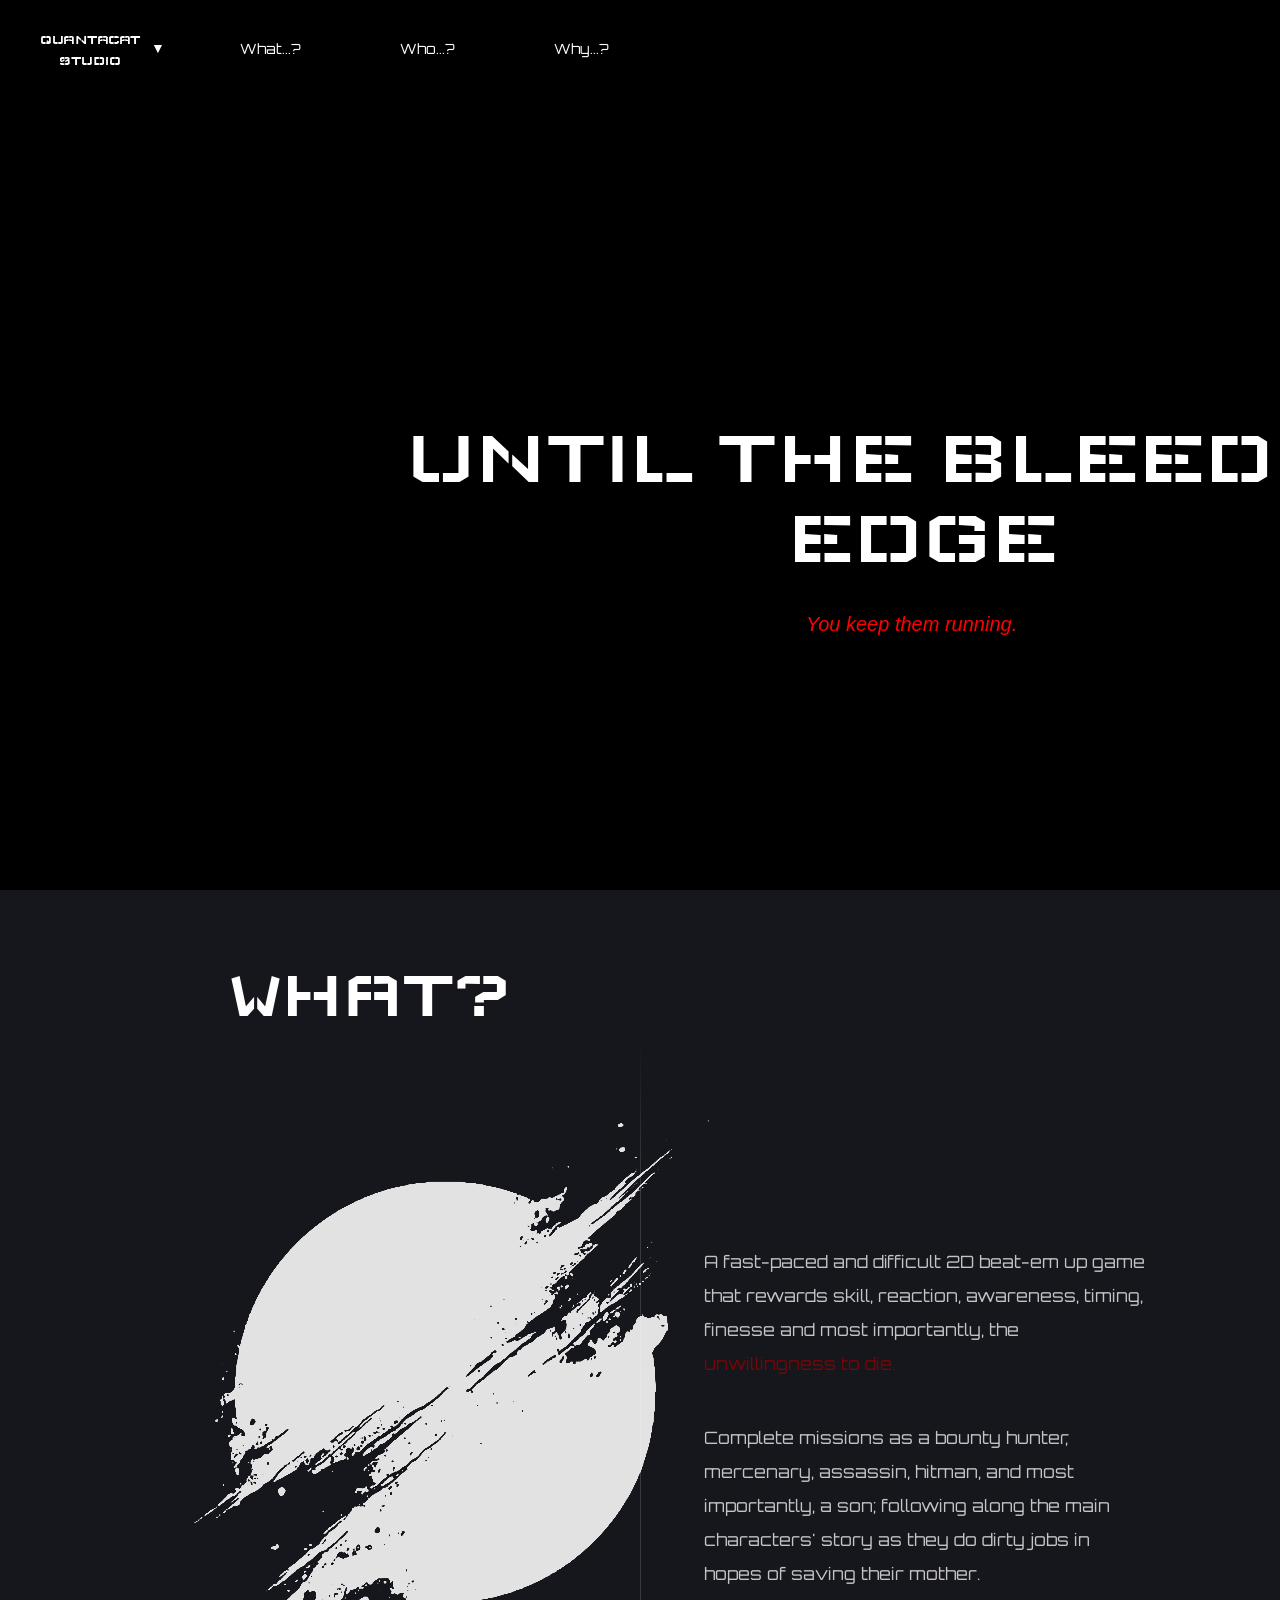
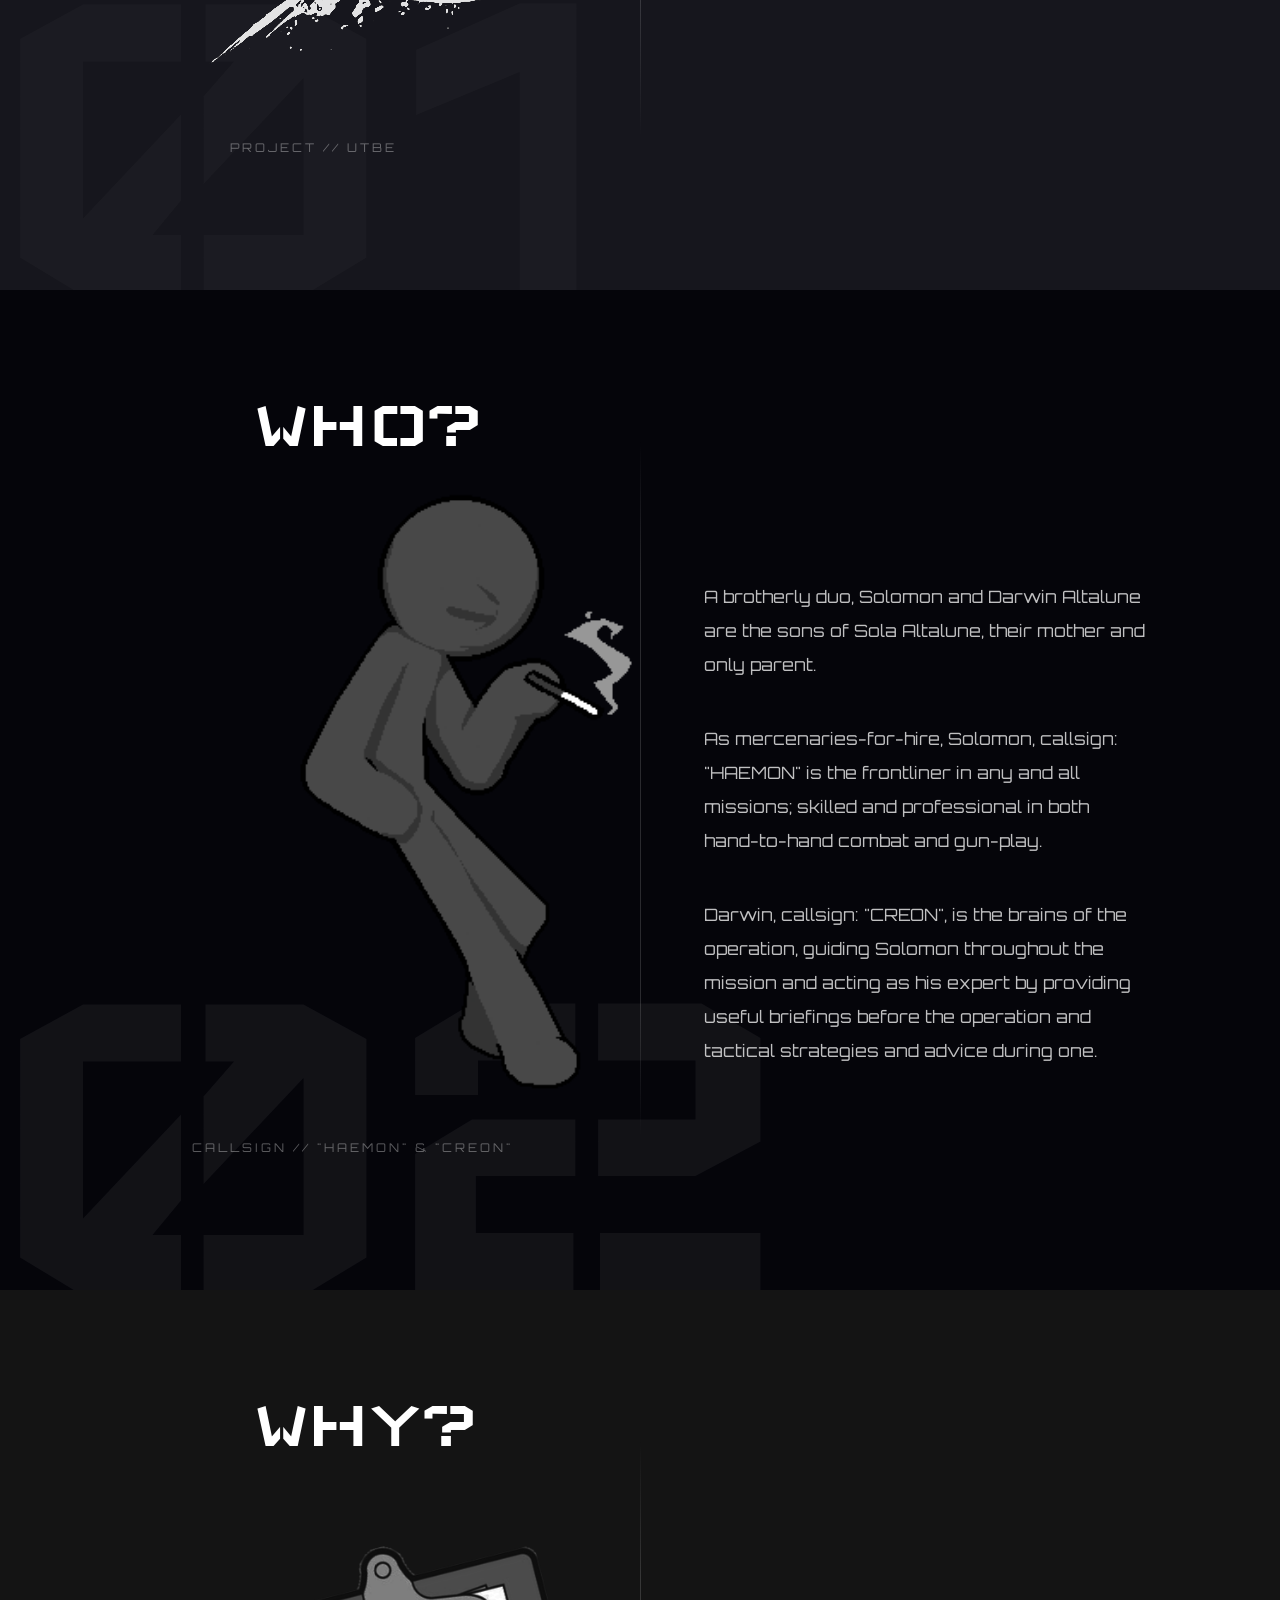
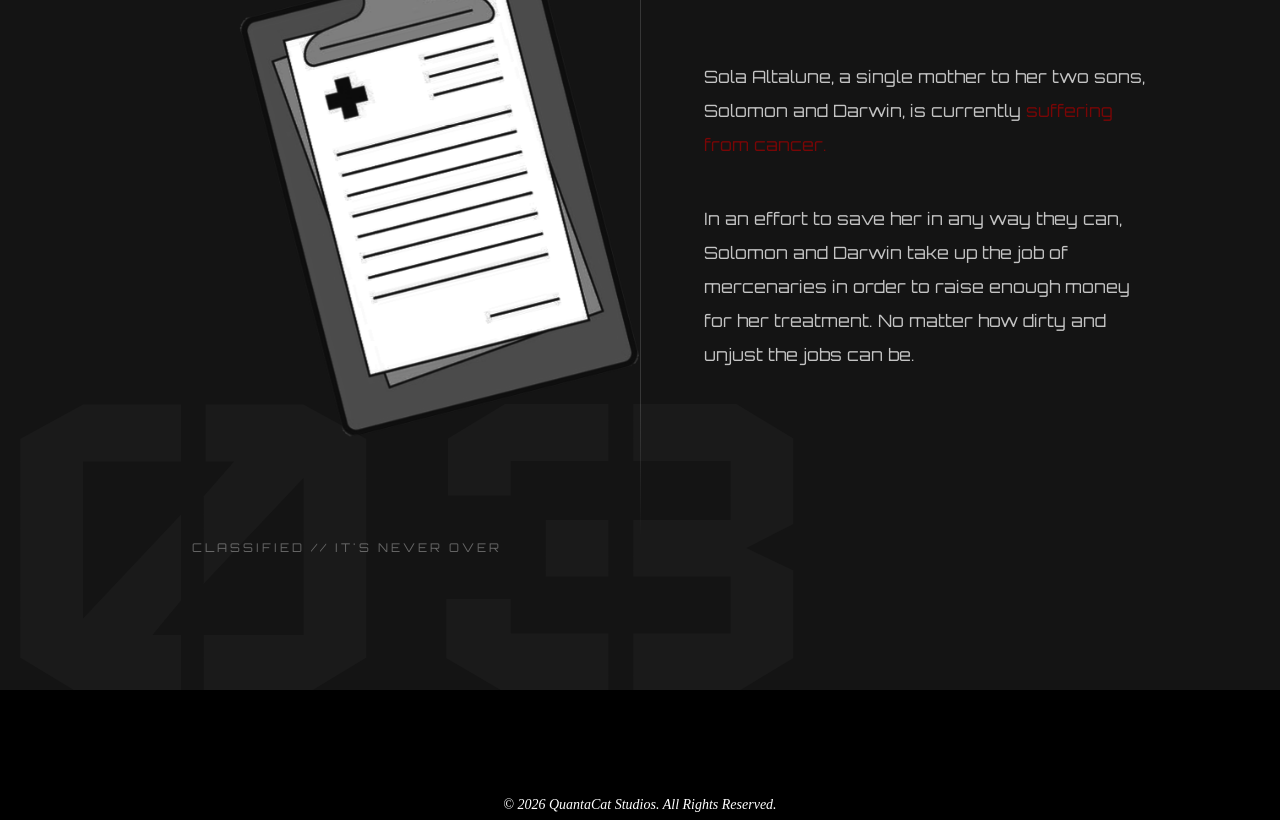
==== index.html @ 05be97bf "Implemented the WHAT page and cleaned up the directory a bit Implemented the WHAT page. Looks a bit " ====
<!DOCTYPE html>
<html lang="en">
    <head>
        <meta charset="UTF-8">
        <meta name="viewport" content="width=device-width, initial-scale=1.0">
        <title>Until The Bleeding Edge</title>
        <link rel="stylesheet" href="style.css">
        <link rel="preconnect" href="https://fonts.googleapis.com">
        <link rel="preconnect" href="https://fonts.gstatic.com" crossorigin>
        <link href="https://fonts.googleapis.com/css2?family=Wallpoet&display=swap" rel="stylesheet">
        <link href="https://fonts.googleapis.com/css2?family=Orbitron:wght@400..900&display=swap" rel="stylesheet">
    </head>
    <body>
        <header class="top-bar">
            <nav class="navbar">
                <div class="quantacat-dropdown">
                    <label class="quantacat-dropdown-label">
                        QUANTACAT <br>STUDIO
                        <i class="dropdown-arrow">▼</i>
                    </label>
                    <div class="quantacat-dropdown-content">
                        <ul>
                            <li><a href="about.html">About</a></li>
                            <li><a href="contact.html">Contact</a></li>
                            <li><a href="utbegdd.html">Game Design Document</a></li>
                            <li><a href="Other Game Ideas.html">Other Game Ideas</a></li>
                        </ul>
                    </div>
                </div>
                <a href="html/what.html">What...?</a>
                <a href="html/who.html">Who...?</a>
                <a href="html/why.html">Why...?</a>
            </nav>
        </header>
        <main>
            <section class="utbe-main">
                <video class="utbe-video" autoplay loop muted playsinline>
                    <source src="videos/Combat Gods Video.mp4" type="video/mp4">
                    Your browser does not support HTML5 video.
                </video>
                <div class="utbe-text-overlay">
                    <h1>UNTIL THE BLEEDING EDGE</h1>
                    <h2 id="utbe-main-subtext">
                        You keep them running.
                    </h2>
                </div>
                <div class="scroll-down-indicator">
                    <span></span>
                    <span></span>
                    <span></span>
                </div>
            </section>
            <section class="utbe-what">
                <div class="utbe-what-container">
                    <div class="utbe-what-background-number"> 01 </div>
                    <div class="utbe-what-text">
                        <a class="utbe-what-text-category" href="html/what.html">
                            <h2>WHAT?</h2>
                        </a>
                    </div>
                    <div class="utbe-what-portrait">
                        <!-- Image credits go to: https://ph.pinterest.com/pin/622270873536747610/ -->
                        <!-- I can't find the original artist / graphic designer lmao -->
                        <img src="images/Placeholder Portrait (WHAT).png" height="736" width="736" loading="lazy" alt="UTBE Placeholder Game Logo"/>
                    </div>
                    <div class="utbe-what-bottom-label"> PROJECT // UTBE </div>
                    <div class="utbe-what-divider"></div>
                    <div class="utbe-what-right">
                        <div class="utbe-what-description">
                            <p>
                                A fast-paced and difficult 2D beat-em up game that rewards skill, reaction, awareness, timing, finesse and most importantly, the unwillingness to die.
                            </p>
                            <p>
                                Complete missions as a bounty hunter, mercenary, assassin, hitman, and most importantly, a son; following along the main characters' story as they do dirty jobs in hopes of saving their mother.
                            </p>
                        </div>
                    </div>
                </div>
            </section>
            <section class="utbe-who">
                <div class="utbe-who-container">
                    <div class="utbe-who-background-number"> 02 </div>
                    <div class="utbe-who-text">
                        <h2>WHO?</h2>
                    </div>
                    <div class="utbe-who-portrait">
                        <img src="images/Placeholder Portrait (WHO).png" height="600" width="600" loading="lazy" alt="Mr. Red character portrait"/>
                    </div>
                    <div class="utbe-who-bottom-label"> CALLSIGN // "HAEMON" & "CREON" </div>
                    <div class="utbe-who-divider"></div>
                    <div class="utbe-who-right">
                        <div class="utbe-who-description">
                            <p>
                                A brotherly duo, Solomon and Darwin Altalune are the sons of Sola Altalune, their mother and only parent.
                            </p>
                            <p>
                                As mercenaries-for-hire, Solomon, callsign: "HAEMON" is the frontliner in any and all missions; skilled and professional in both hand-to-hand combat and gun-play.
                            </p>
                            <p>
                                Darwin, callsign: "CREON", is the brains of the operation, guiding Solomon throughout the mission and acting as his expert by providing useful briefings before the operation and tactical strategies and advice during one.
                            </p>
                        </div>
                    </div>
                </div>
            </section>
            <section class="utbe-why">
                <div class="utbe-why-container">
                    <div class="utbe-why-background-number"> 03 </div>
                    <div class="utbe-why-text">
                        <h2>WHY?</h2>
                    </div>
                    <div class="utbe-why-portrait">
                        <!-- Image source from here cuz I can't find the artist again: https://ph.pinterest.com/pin/4644405860599757/ -->
                        <!-- Although the image originates from PNGTREE, they're definitely not the original artist -->
                        <img src="images/Placeholder Portrait (WHY).png" height="550" width="550" loading="lazy" alt="Doctor Note Placeholder"/>
                    </div>
                    <div class="utbe-why-bottom-label"> CLASSIFIED // IT'S NEVER OVER </div>
                    <div class="utbe-why-divider"></div>
                    <div class="utbe-why-right">
                        <div class="utbe-why-description">
                            <p>
                                Sola Altalune, a single mother to her two sons, Solomon and Darwin, is currently suffering from cancer.
                            </p>
                            <p>
                                In an effort to save her in any way they can, Solomon and Darwin take up the job of mercenaries in order to raise enough money for her treatment. No matter how dirty and unjust the jobs can be.
                            </p>
                        </div>
                    </div>
                </div>
            </section>
        </main>
        <footer>
            <p>© 2026 QuantaCat Studios. All Rights Reserved.</p>
        </footer>
        <script src="script.js"></script>
    </body>
</html>
---- style.css ----
* {
    margin: 0;
    padding: 0;
    box-sizing: border-box;
}

body {
    background: #000000;
    color: white;
    font-family: Arial, sans-serif;
    font-size: 14px;
    min-height: 100vh;
    overflow-x: hidden;
}

.top-bar {
    position: fixed;
    top: 0;
    width: 100%;
    height: 100px;
    display: flex;
    justify-content: left;
    background: rgba(0, 0, 0, 0.5);
    z-index: 100;
    transition: transform 0.3s ease;
}

.topbar-hide {
    transform: translateY(-100%);
}

.navbar {
    display: flex;
    padding-left: 40px;
    padding-top: 25px;
    gap: 70px;
}

.navbar a {
    padding-left: 30px;
    padding-top: 15px;
    color: white;
    font-family: "Orbitron", sans-serif;
    text-decoration: none;
    transition: color 0.4s ease;
}

.navbar a:hover {
    color: #780606;
}

.quantacat-dropdown {
    position: relative;
    display: inline-block;
}

.quantacat-dropdown-label {
    display: block;
    padding-top: 5px;
    text-align: center;
    line-height: 1.5;
    cursor: pointer;
    font-family: "Wallpoet", sans-serif;
}

.dropdown-arrow {
    position: absolute;
    transform: translate(30px, -12px);
}

.quantacat-dropdown-content {
    position: absolute;
    top: 100%;
    left: -25px;
    background-color: #000;
    min-width: 180px;
    z-index: 100;
    opacity: 0;
    visibility: hidden;
    transform: translateY(-8px);
    transition: opacity 0.2s ease, transform 0.2s ease, visibility 0.2s ease;
}

.quantacat-dropdown:hover .quantacat-dropdown-content {
    opacity: 1;
    visibility: visible;
    transform: translateY(0);
}

.quantacat-dropdown-content ul {
    list-style: none;
    margin: 0;
    padding: 0;
}

.quantacat-dropdown-content a {
    display: block;
    padding: 10px 15px;
    color: white;
    text-decoration: none;
}

.quantacat-dropdown-content a:hover {
    background-color: #333;
    color: #2D68C4;
}

.utbe-main {
    position: relative;
    width: 100%;
    height: 110vh;
    overflow: hidden;
}

.utbe-main::after {
    content: "";
    position: absolute;
    left: 0;
    bottom: 100px;
    width: 100%;
    height: 500px;
    background: linear-gradient(to bottom, #00000000 0%, #0000000D 25%, #0000001F 45%, #00000047 65%, #0000008C 82%, #000000D9 94%, #000000 100%);
    pointer-events: none;
    z-index: 1;
}

.utbe-video {
    position: relative;
    width: 100%;
    height: 100%;
    object-fit: cover;
    z-index: 0;
    opacity: 0.5;
}

.utbe-text-overlay {
    position: absolute;
    top: 40%;
    transform: translate(22%, 10%);
    z-index: 2;
    color: white;
    text-align: center;
}

#utbe-main-subtext {
    padding-top: 35px;
    padding-right: 20px;
    font-family: Arial, sans-serif;
    font-size: 20px;
    font-weight: normal;
    font-style: italic;
    color: red;
}

/* Scroll down indicator animation courtesy of: https://youtu.be/UaYXrbNDqXM?si=m_cab6FTq2M2KbcC" */
.scroll-down-indicator {
    position: absolute;
    bottom: 120px;
    left: 50%;
    width: 40px;
    height: 80px;
    transform: translate(-100%, -100%);
    transition: opacity 0.5s ease;
    opacity: 1;
}

.fadeout-scroll-indicator {
    opacity: 0;
}

.scroll-down-indicator span {
    position: absolute;
    left: 6px;
    width: 40px;
    height: 40px;
    border-bottom: 2px solid #fff;
    border-right: 2px solid #fff;
    transform: rotate(45deg);
    animation: scrollIndicator-Animation 1.4s linear infinite;
    opacity: 0;
}

.scroll-down-indicator span:nth-child(1) {
    top: 0;
    animation-delay: -0.4s;
}

.scroll-down-indicator span:nth-child(2) {
    top: 20px;
    animation-delay: -0.2s;
}

.scroll-down-indicator span:nth-child(3) {
    top: 40px;
    animation-delay: 0s;
}

@keyframes scrollIndicator-Animation {
    0% {
        opacity: 0;
    }

    25% {
        opacity: 1;
    }

    100% {
        opacity: 0;
        transform: translateY(10px) rotate(45deg);
    }
}

.utbe-what-container {
    position: relative;
    width: 100%;
    height: 1000px;
    overflow: hidden;
    background-color: #16161D;
    transform: translate(0%, -10%);
}

.utbe-what-text {
    position: absolute;
    top: 70px;
    left: 18%;
    z-index: 1;
    opacity: 0;
    transform: translateX(-100px);
}

.utbe-what-text-category {
    text-decoration: none;
    color: white;
    transition: color 0.4s ease;
}

.utbe-what-text-category:hover {
    color: #780606;
}

.utbe-what-text.is-visible {
    animation: whatText-Animation 1.2s ease-in-out forwards;
}

.utbe-what-portrait {
    position: absolute;
    top: 135px;
    left: 6%;
    display: flex;
    z-index: 2;
    opacity: 0;
    transform: translateX(-100px);
}

.utbe-what-portrait.is-visible {
    animation: whatPortrait-Animation 1.2s 0.2s ease-in-out forwards;
}

@keyframes whatText-Animation {
    0% {
        transform: translateX(-100px);
        opacity: 0;
    }
    100% {
        transform: translateX(0);
        opacity: 1;
    }
}

@keyframes whatPortrait-Animation {
    0% {
        transform: translateX(-100px);
        opacity: 0;
    }
    100% {
        transform: translateX(0);
        opacity: 1;
    }
}

.utbe-what-background-number {
    position: absolute;
    left: -20px;
    bottom: -100px;
    z-index: 0;
    font-family: "Wallpoet", sans-serif;
    font-size: 500px;
    color: rgba(255, 255, 255, 0.025);
    pointer-events: none;
    user-select: none;
}

.utbe-what-bottom-label {
    position: absolute;
    top: 850px;
    left: 18%;
    z-index: 3;
    font-family: "Orbitron", sans-serif;
    font-size: 12px;
    letter-spacing: 3px;
    color: rgba(255, 255, 255, 0.35);
}

.utbe-what-divider {
    position: absolute;
    top: 150px;
    left: 50%;
    width: 1px;
    height: 700px;
    background: linear-gradient(to bottom, transparent, rgba(255, 255, 255, 0.15) 20%, rgba(255, 255, 255, 0.15) 80%, transparent);
    z-index: 3;
}

.utbe-what-right {
    position: absolute;
    top: 355px;
    left: 55%;
    width: 35%;
    z-index: 3;
}

.utbe-what-description {
    font-family: "Orbitron", sans-serif;
    font-size: 17px;
    line-height: 2;
    color: rgba(255, 255, 255, 0.75);
}

.utbe-what-description p {
    margin-bottom: 40px;
}

.utbe-what-description span {
    display: inline-block;
    opacity: 0;
    transform: translateY(25px);
    transition: opacity 0.5s ease, transform 0.5s ease;
}

.utbe-what-description.is-visible span {
    opacity: 1;
    transform: translateY(0);
}

.utbe-who-container {
    position: relative;
    width: 100%;
    height: 1000px;
    overflow: hidden;
    background-color: #05050a;
    transform: translate(0%, -10%);
}

.utbe-who-text {
    position: absolute;
    top: 100px;
    left: 20%;
    z-index: 1;
    opacity: 0;
    transform: translateX(-100px);
}

.utbe-who-text.is-visible {
    animation: whoText-Animation 1.2s ease-in-out forwards;
}

.utbe-who-portrait {
    position: absolute;
    top: 200px;
    left: 5%;
    display: flex;
    z-index: 2;
    opacity: 0;
    transform: translateX(-100px);
}

.utbe-who-portrait.is-visible {
    animation: whoPortrait-Animation 1.2s 0.2s ease-in-out forwards;
}

@keyframes whoText-Animation {
    0% {
        transform: translateX(-100px);
        opacity: 0;
    }
    100% {
        transform: translateX(0);
        opacity: 1;
    }
}

@keyframes whoPortrait-Animation {
    0% {
        transform: translateX(-100px);
        opacity: 0;
    }
    100% {
        transform: translateX(0);
        opacity: 1;
    }
}

.utbe-who-background-number {
    position: absolute;
    left: -20px;
    bottom: -100px;
    z-index: 0;
    font-family: "Wallpoet", sans-serif;
    font-size: 500px;
    color: rgba(255, 255, 255, 0.05);
    pointer-events: none;
    user-select: none;
}

.utbe-who-background {
    position: absolute;
    top: 150px;
    left: 50%;
    width: 1px;
    height: 700px;
    background: linear-gradient(to bottom, transparent, rgba(255, 255, 255, 0.15) 20%, rgba(255, 255, 255, 0.15) 80%, transparent);
    z-index: 3;
}

.utbe-who-bottom-label {
    position: absolute;
    top: 850px;
    left: 15%;
    z-index: 3;
    font-family: "Orbitron", sans-serif;
    font-size: 12px;
    letter-spacing: 3px;
    color: rgba(255, 255, 255, 0.35);
}

.utbe-who-divider {
    position: absolute;
    top: 150px;
    left: 50%;
    width: 1px;
    height: 700px;
    background: linear-gradient(to bottom, transparent, rgba(255, 255, 255, 0.15) 20%, rgba(255, 255, 255, 0.15) 80%, transparent);
    z-index: 3;
}

.utbe-who-right {
    position: absolute;
    top: 290px;
    left: 55%;
    width: 35%;
    z-index: 3;
}

.utbe-who-description {
    font-family: "Orbitron", sans-serif;
    font-size: 17px;
    line-height: 2;
    color: rgba(255, 255, 255, 0.75);
}

.utbe-who-description p {
    margin-bottom: 40px;
}

.utbe-who-description span {
    display: inline-block;
    opacity: 0;
    transform: translateY(25px);
    transition: opacity 0.5s ease, transform 0.5s ease;
}

.utbe-who-description.is-visible span {
    opacity: 1;
    transform: translateY(0);
}

.utbe-why-container {
    position: relative;
    width: 100%;
    height: 1000px;
    overflow: hidden;
    background-color: #141414;
    transform: translate(0%, -10%);
}

.utbe-why-text {
    position: absolute;
    top: 100px;
    left: 20%;
    z-index: 1;
    opacity: 0;
    transform: translateX(-100px);
}

.utbe-why-text.is-visible {
    animation: whyText-Animation 1.2s ease-in-out forwards;
}

.utbe-why-portrait {
    position: absolute;
    top: 220px;
    left: 12.5%;
    display: flex;
    z-index: 2;
    opacity: 0;
    transform: translateX(-100px);
}

.utbe-why-portrait.is-visible {
    animation: whyPortrait-Animation 1.2s 0.2s ease-in-out forwards;
}

@keyframes whyText-Animation {
    0% {
        transform: translateX(-100px);
        opacity: 0;
    }
    100% {
        transform: translateX(0);
        opacity: 1;
    }
}

@keyframes whyPortrait-Animation {
    0% {
        transform: translateX(-100px);
        opacity: 0;
    }
    100% {
        transform: translateX(0);
        opacity: 1;
    }
}

.utbe-why-background-number {
    position: absolute;
    left: -20px;
    bottom: -100px;
    z-index: 0;
    font-family: "Wallpoet", sans-serif;
    font-size: 500px;
    color: rgba(255, 255, 255, 0.025);
    pointer-events: none;
    user-select: none;
}

.utbe-why-background {
    position: absolute;
    top: 150px;
    left: 50%;
    width: 1px;
    height: 700px;
    background: linear-gradient(to bottom, transparent, rgba(255, 255, 255, 0.15) 20%, rgba(255, 255, 255, 0.15) 80%, transparent);
    z-index: 3;
}

.utbe-why-bottom-label {
    position: absolute;
    top: 850px;
    left: 15%;
    z-index: 3;
    font-family: "Orbitron", sans-serif;
    font-size: 12px;
    letter-spacing: 3px;
    color: rgba(255, 255, 255, 0.35);
}

.utbe-why-divider {
    position: absolute;
    top: 150px;
    left: 50%;
    width: 1px;
    height: 700px;
    background: linear-gradient(to bottom, transparent, rgba(255, 255, 255, 0.15) 20%, rgba(255, 255, 255, 0.15) 80%, transparent);
    z-index: 3;
}

.utbe-why-right {
    position: absolute;
    top: 370px;
    left: 55%;
    width: 35%;
    z-index: 3;
}

.utbe-why-description {
    font-family: "Orbitron", sans-serif;
    font-size: 17px;
    line-height: 2;
    color: rgba(255, 255, 255, 0.75);
}

.utbe-why-description p {
    margin-bottom: 40px;
}

.utbe-why-description span {
    display: inline-block;
    opacity: 0;
    transform: translateY(25px);
    transition: opacity 0.5s ease, transform 0.5s ease;
}

.utbe-why-description.is-visible span {
    opacity: 1;
    transform: translateY(0);
}

h1 {
    font-family: "Wallpoet", sans-serif;
    font-size: 80px;
    font-weight: normal;
}

h2 {
    font-family: "Wallpoet", sans-serif;
    font-size: 70px;
    font-weight: normal;
}

footer {
    padding: 7px;
    text-align: center;
    font-family: "Times New Roman", serif;
    font-size: 14px;
    font-style: italic;
}

/* Massive credits to YouTube "CSS Snippets" for the media queries and its use cases
    This helps a lot with making sure the website is applicable to mobile devices as well
    YouTube Source: https://youtu.be/Q8meex0f3c8
 */
@media (max-width: 768px) {
    .navbar {
        padding-left: 15px;
        gap: 20px;
    }

    .navbar a {
        padding-left: 10px;
        font-size: 12px;
    }

    .utbe-text-overlay {
        left: 0;
        width: 100%;
        transform: translate(0%, 10%);
    }

    h1 {
        font-size: 50px;
    }

    h2 {
        font-size: 45px;
    }

    .utbe-what-text {
        left: 30px;
    }

    .utbe-what-portrait {
        left: 35%;
        top: 250px;
    }

    .utbe-what-portrait img {
        max-width: 80vw;
        height: auto;
    }
}

@media (max-width: 480px) {
    .navbar {
        padding-left: 10px;
        gap: 5px;
    }

    .navbar a {
        padding-left: 5px;
        font-size: 9px;
    }

    .quantacat-dropdown-label {
        font-size: 10px;
    }

    .utbe-text-overlay {
        top: 35%;
    }

    h1 {
        font-size: 35px;
    }

    h2 {
        font-size: 32px;
    }

    .utbe-what-text {
        left: 20px;
    }

    .utbe-what-portrait {
        left: 20%;
        top: 220px;
    }

    .utbe-what-portrait img {
        max-width: 90vw;
    }
}

@media (max-width: 768px) {
    .utbe-what-container {
        height: 1200px;
    }

    .utbe-what-background-number {
        font-size: 300px;
        left: -20px;
        bottom: -40px;
    }

    .utbe-what-divider {
        top: 800px;
        left: 15%;
        width: 70%;
        height: 1px;
        background: linear-gradient(
                to right,
                transparent,
                rgba(255, 255, 255, 0.15),
                transparent
        );
    }

    .utbe-what-right {
        top: 850px;
        left: 10%;
        width: 80%;
    }

    .utbe-what-description {
        font-size: 14px;
        line-height: 1.9;
    }

    .utbe-what-bottom-label {
        top: 750px;
        left: 30px;
    }
}

@media (max-width: 480px) {
    .utbe-what-container {
        height: 1150px;
    }

    .utbe-what-background-number {
        font-size: 220px;
        bottom: -20px;
    }

    .utbe-what-divider {
        top: 720px;
    }

    .utbe-what-right {
        top: 770px;
        left: 10%;
        width: 80%;
    }

    .utbe-what-description {
        font-size: 12px;
    }

    .utbe-what-bottom-label {
        top: 680px;
        font-size: 9px;
    }
}
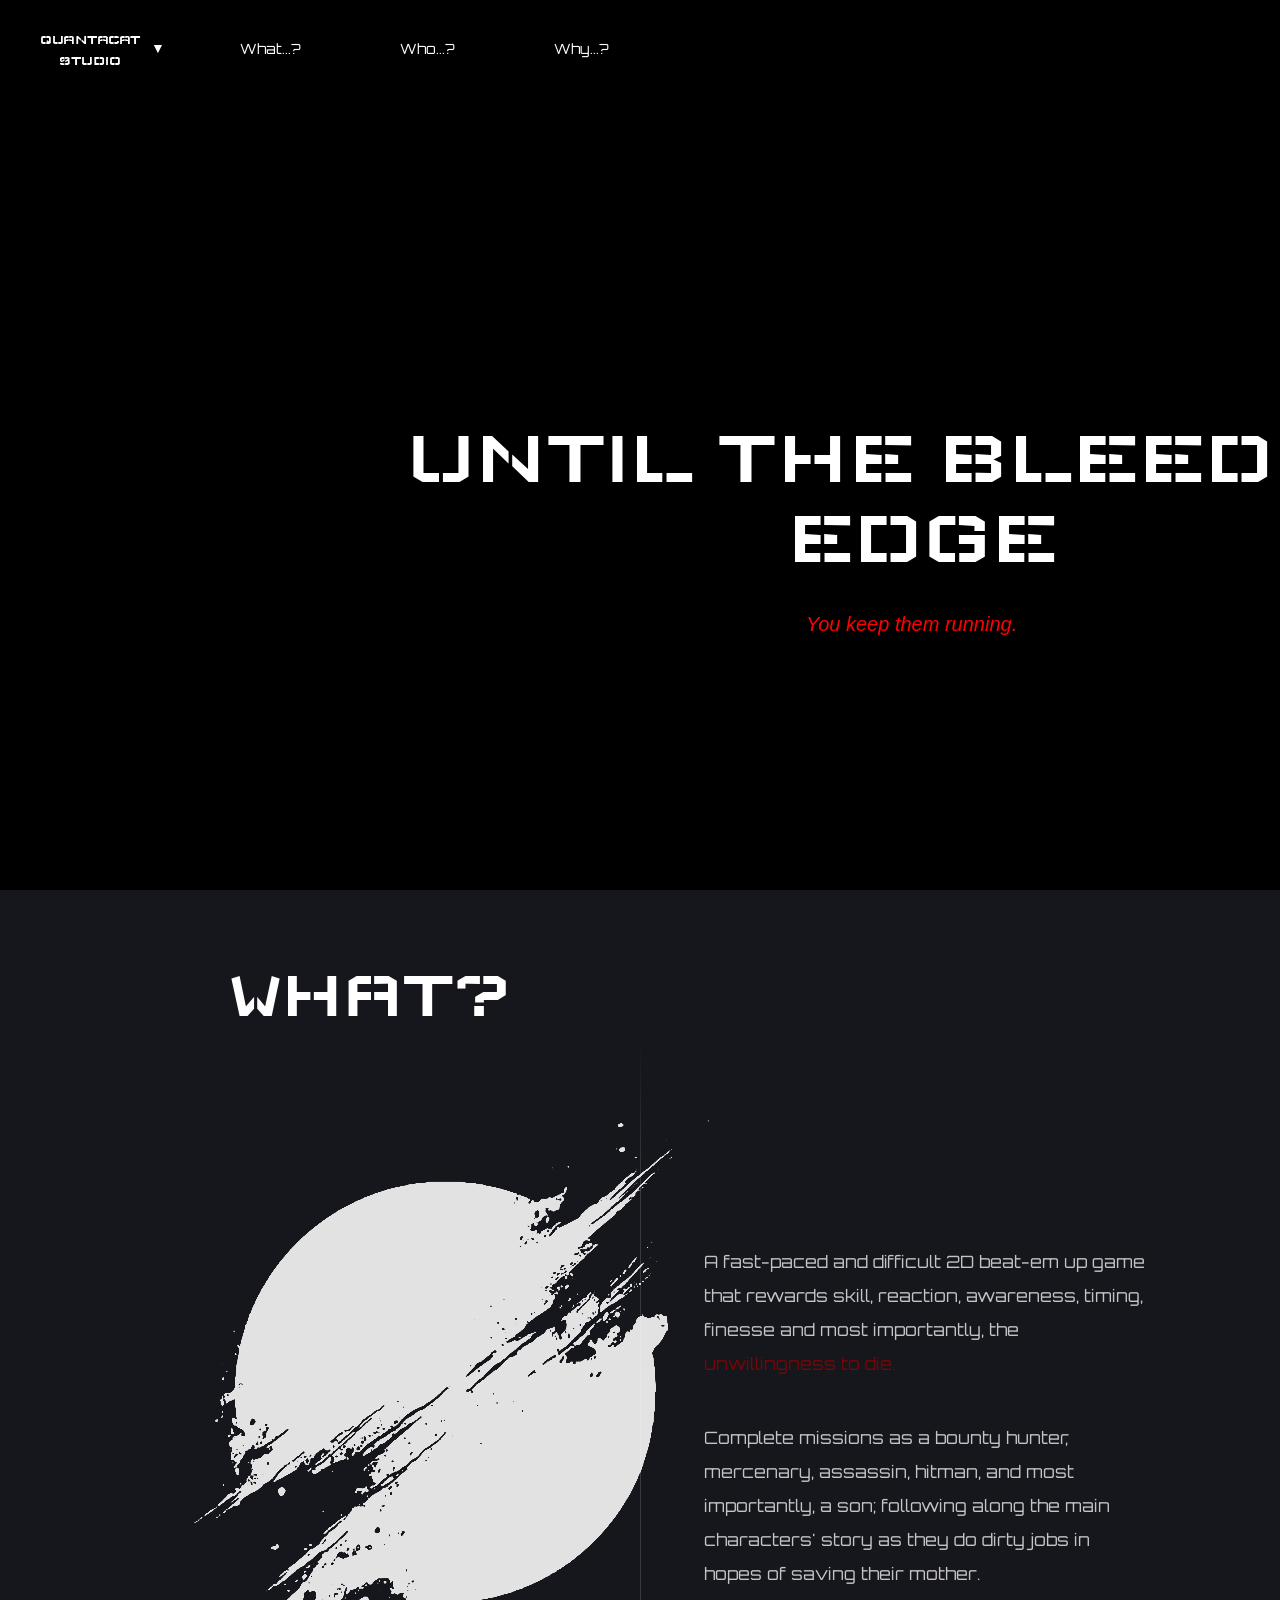
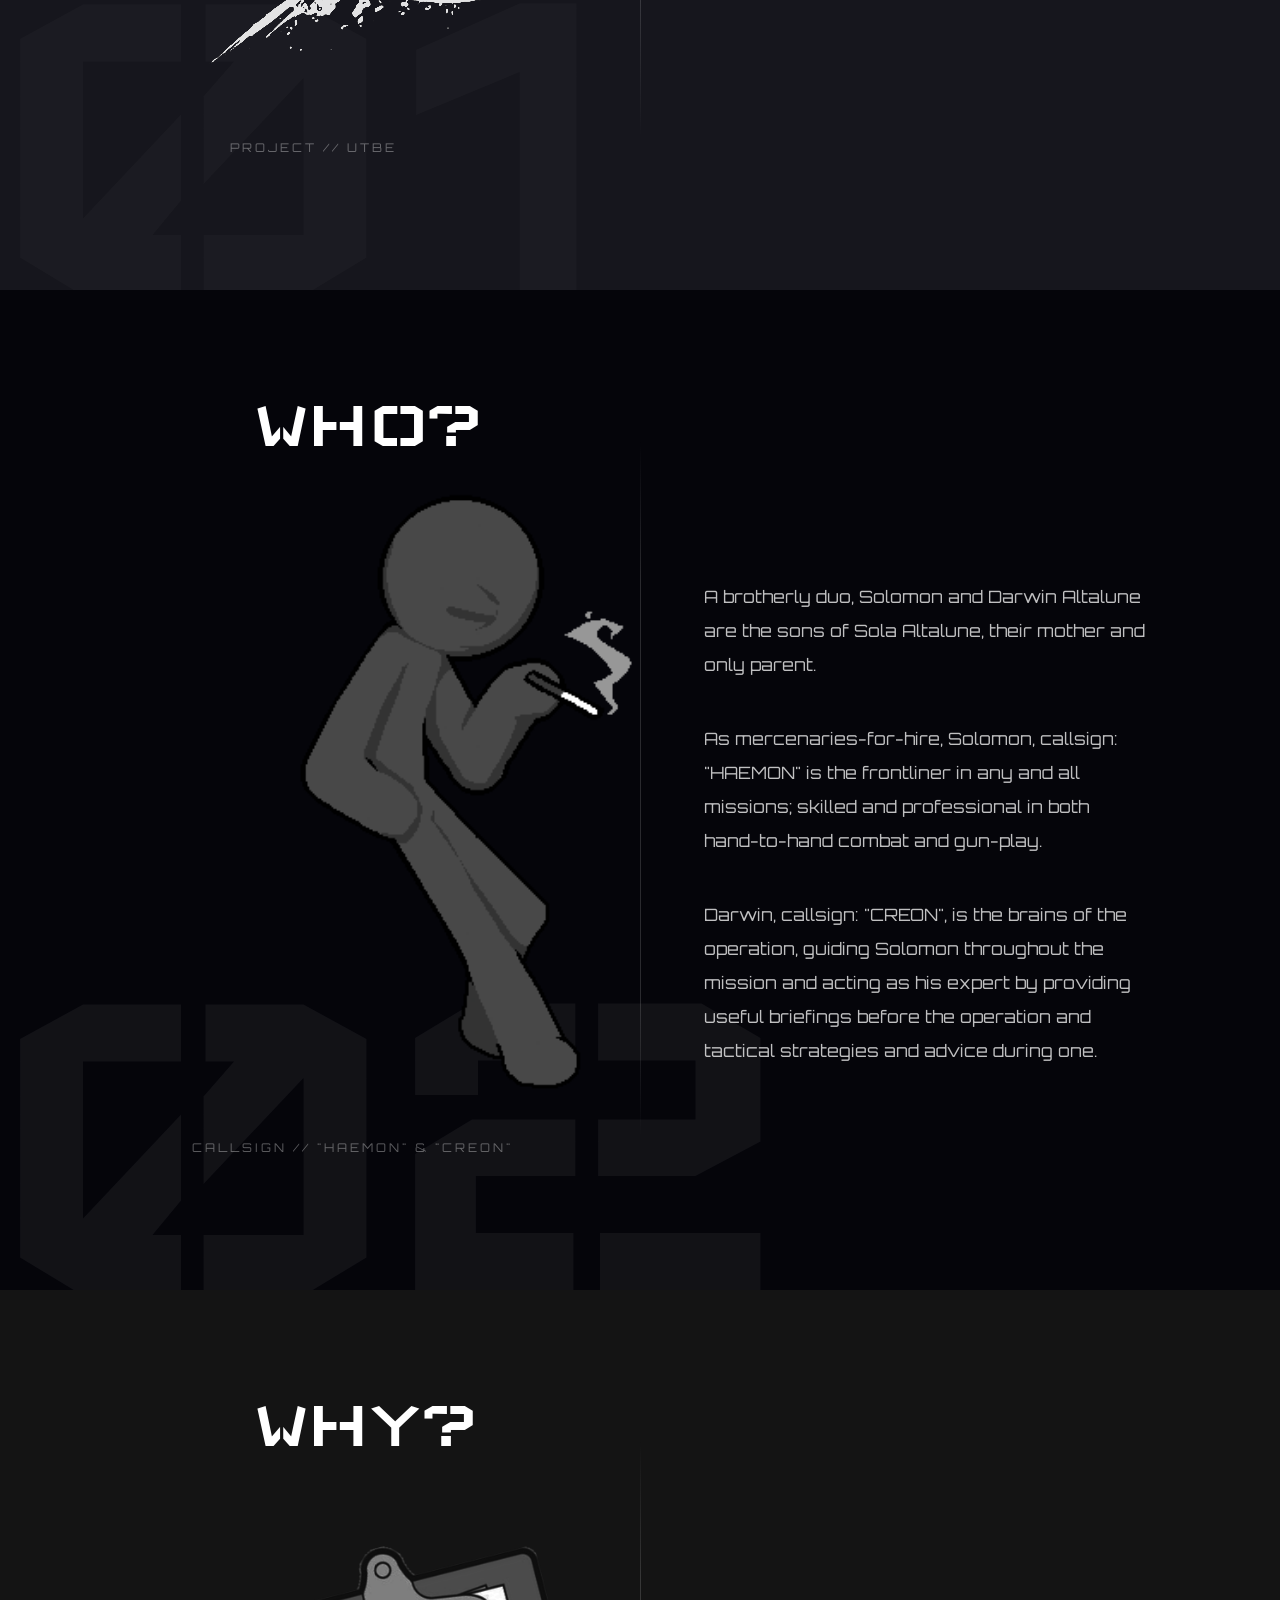
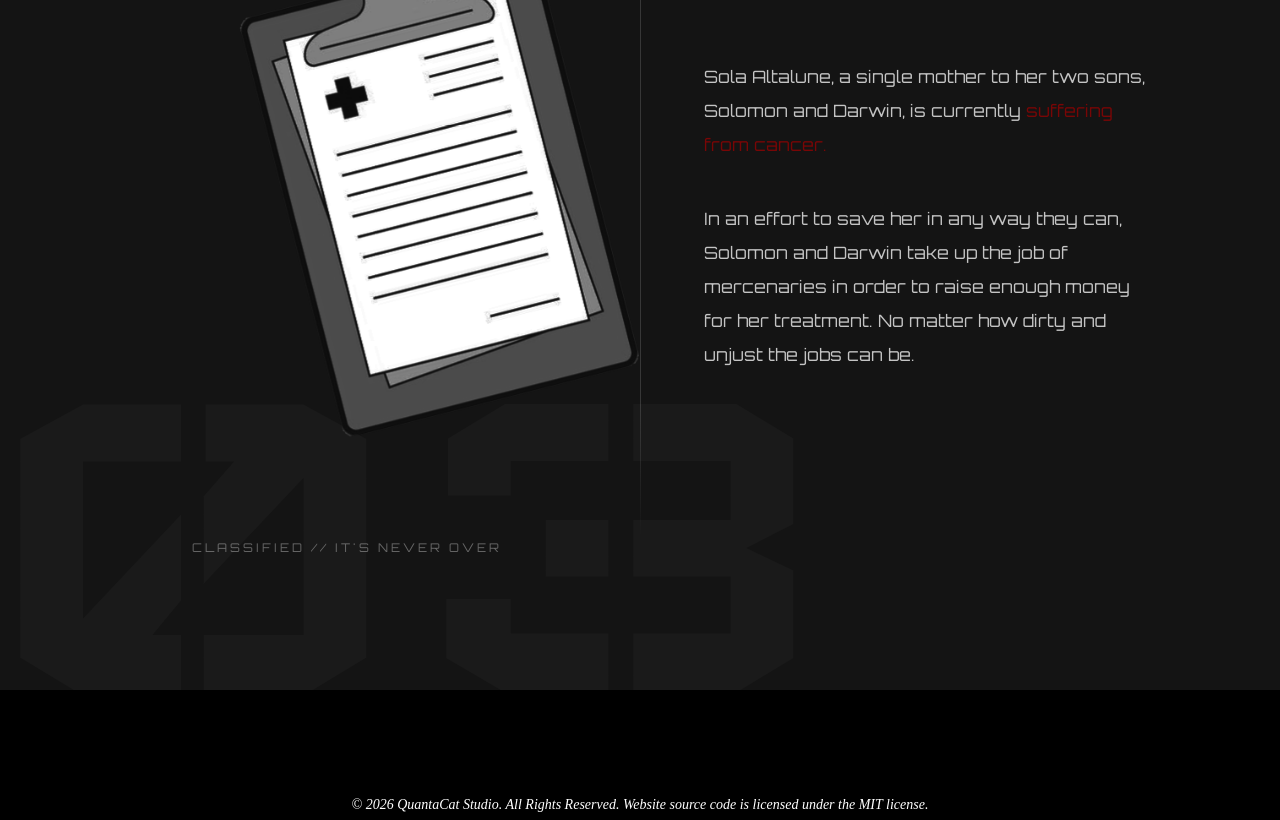
==== commit 1b803eab: "Just changed the footer copyright text to be more accurate to the project's license and copyright cl" ====
--- a/index.html
+++ b/index.html
@@ -130,7 +130,7 @@
             </section>
         </main>
         <footer>
-            <p>© 2026 QuantaCat Studios. All Rights Reserved.</p>
+            <p>© 2026 QuantaCat Studio. All Rights Reserved. Website source code is licensed under the MIT license.</p>
         </footer>
         <script src="script.js"></script>
     </body>
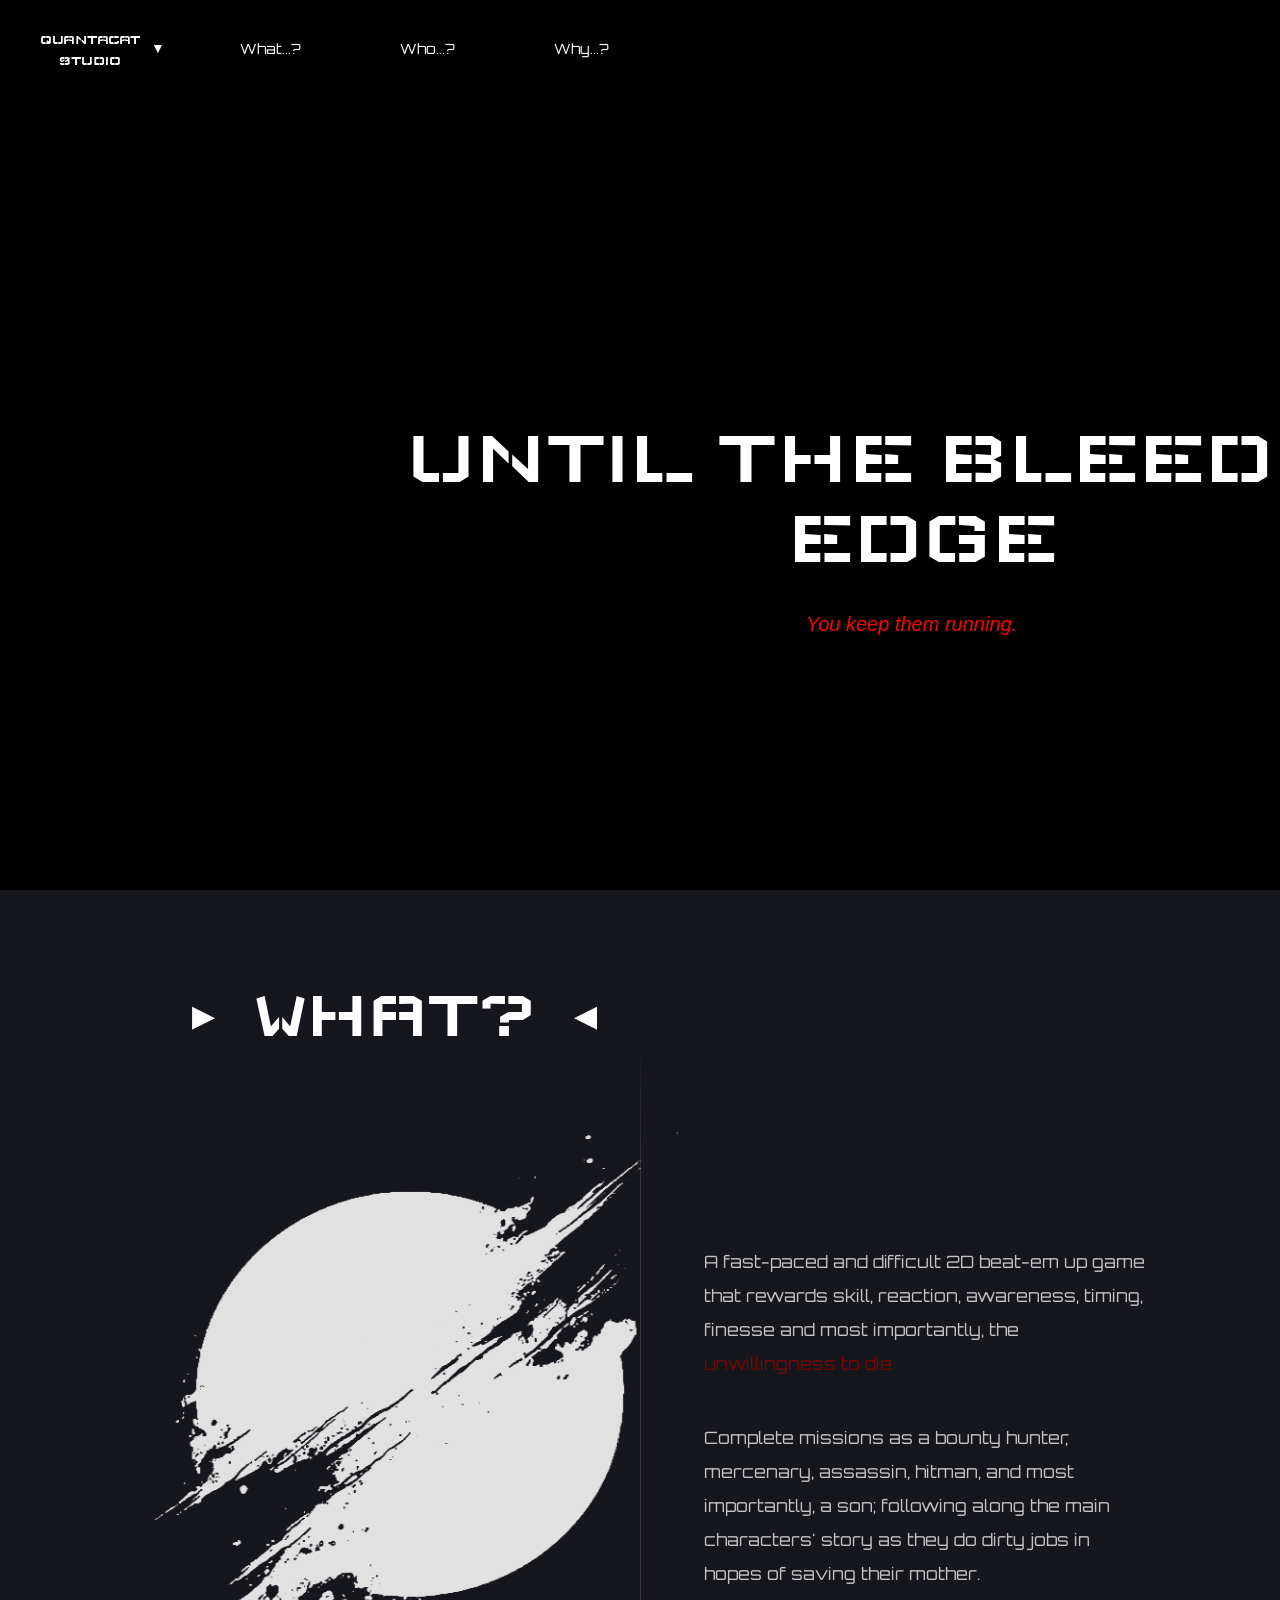
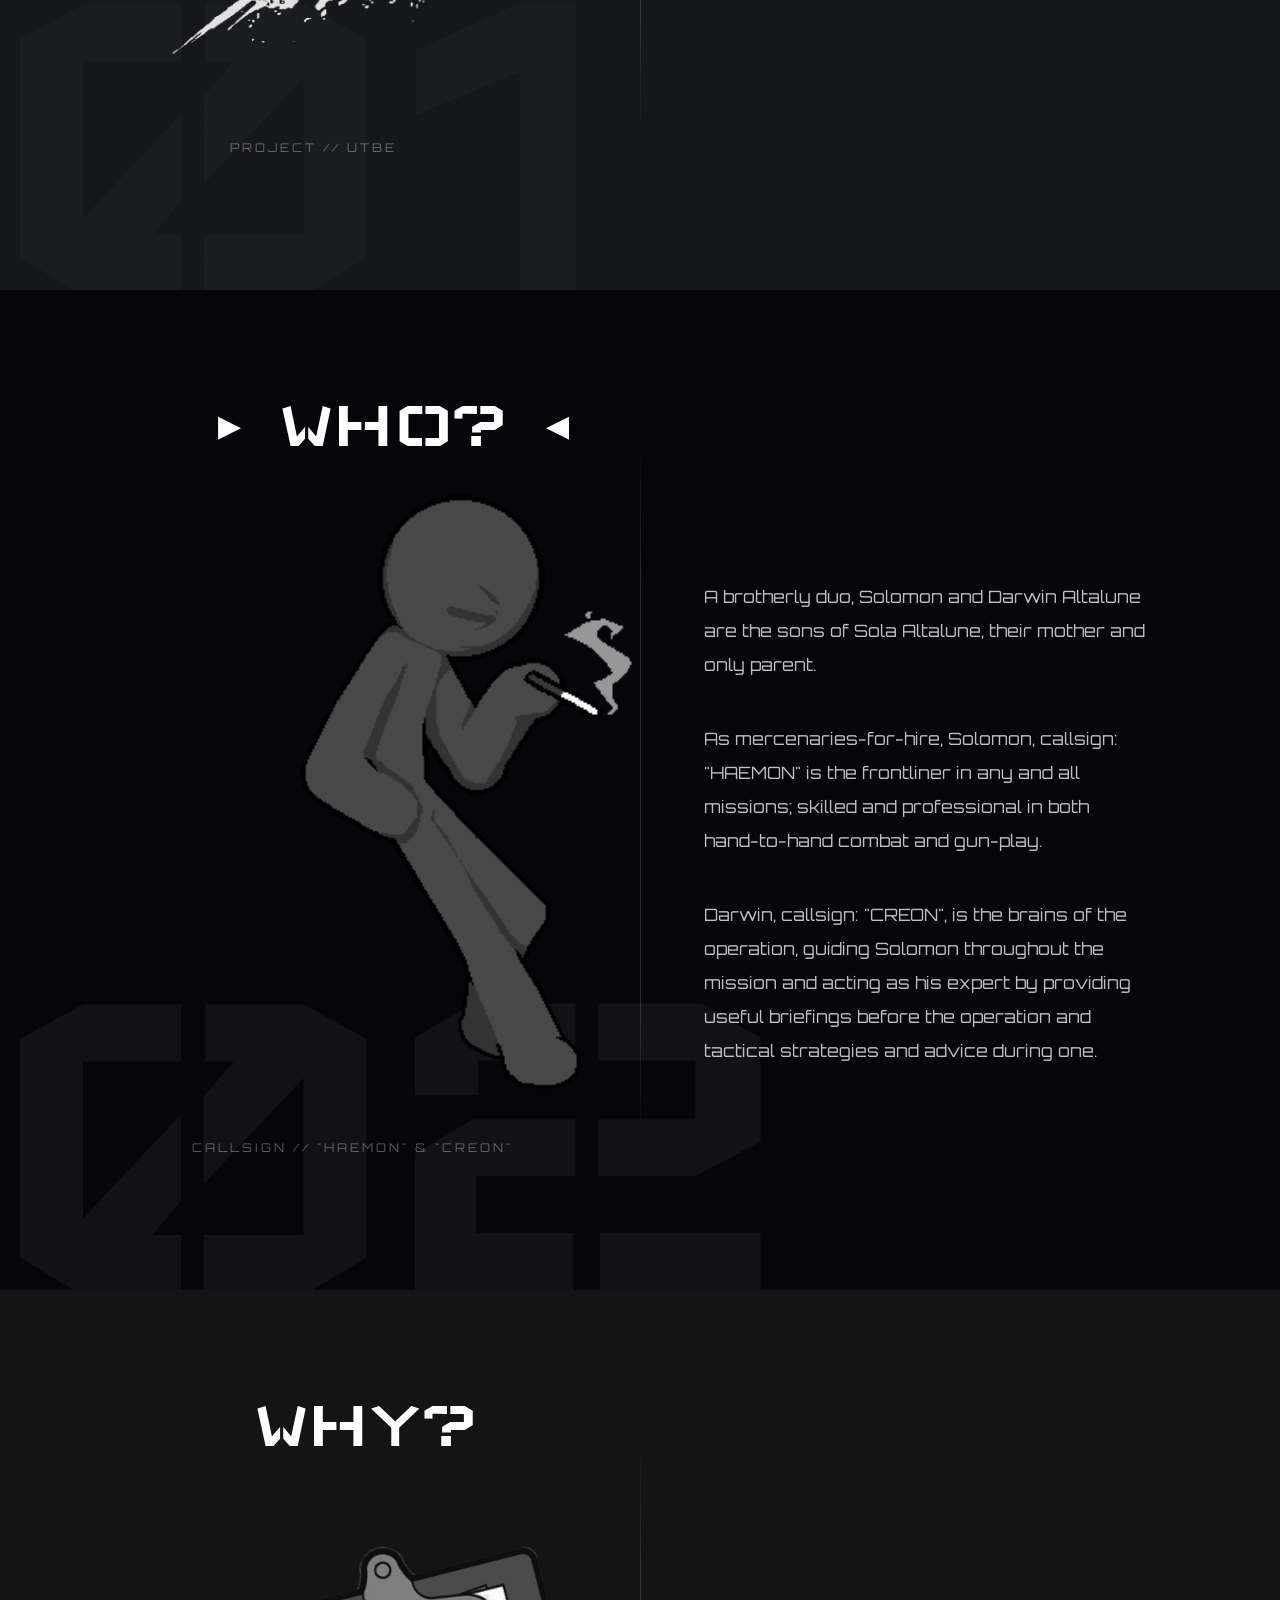
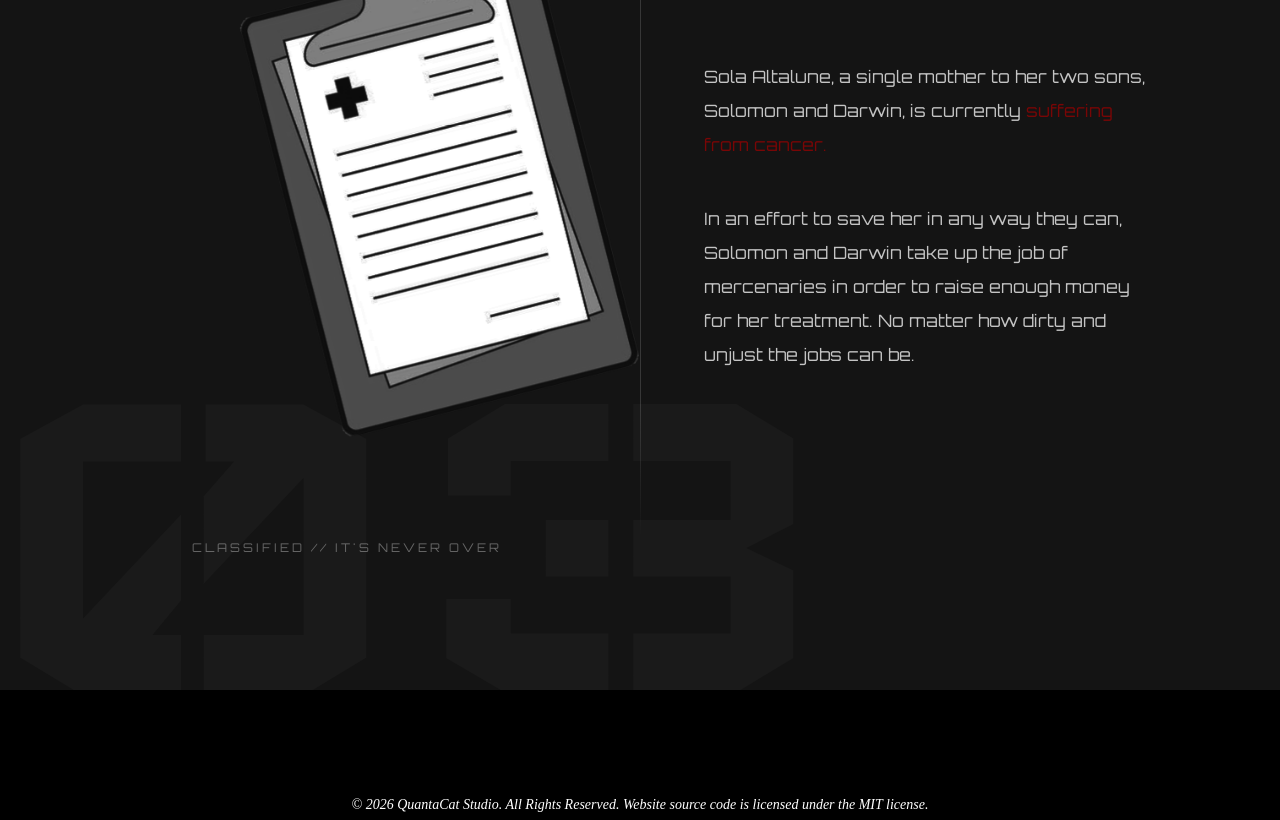
==== commit c62eb610: "Added some arrow indicators to the clickable links of the home page Made some modifications to the m" ====
--- a/index.html
+++ b/index.html
@@ -54,14 +54,16 @@
                 <div class="utbe-what-container">
                     <div class="utbe-what-background-number"> 01 </div>
                     <div class="utbe-what-text">
+                        <h3 class="utbe-what-text-arrow" id="utbe-what-right-arrow">▶</h3>
                         <a class="utbe-what-text-category" href="html/what.html">
                             <h2>WHAT?</h2>
                         </a>
+                        <h3 class="utbe-what-text-arrow" id="utbe-what-left-arrow">◀</h3>
                     </div>
                     <div class="utbe-what-portrait">
                         <!-- Image credits go to: https://ph.pinterest.com/pin/622270873536747610/ -->
                         <!-- I can't find the original artist / graphic designer lmao -->
-                        <img src="images/Placeholder Portrait (WHAT).png" height="736" width="736" loading="lazy" alt="UTBE Placeholder Game Logo"/>
+                        <img src="images/Placeholder Portrait (WHAT).png" height="550" width="550" loading="lazy" alt="UTBE Placeholder Game Logo"/>
                     </div>
                     <div class="utbe-what-bottom-label"> PROJECT // UTBE </div>
                     <div class="utbe-what-divider"></div>
@@ -81,7 +83,11 @@
                 <div class="utbe-who-container">
                     <div class="utbe-who-background-number"> 02 </div>
                     <div class="utbe-who-text">
-                        <h2>WHO?</h2>
+                        <h3 class="utbe-who-text-arrow" id="utbe-who-right-arrow">▶</h3>
+                        <a class="utbe-who-text-category" href="html/who.html">
+                            <h2>WHO?</h2>
+                        </a>
+                        <h3 class="utbe-who-text-arrow" id="utbe-who-left-arrow">◀</h3>
                     </div>
                     <div class="utbe-who-portrait">
                         <img src="images/Placeholder Portrait (WHO).png" height="600" width="600" loading="lazy" alt="Mr. Red character portrait"/>
--- a/style.css
+++ b/style.css
@@ -221,11 +221,56 @@
 
 .utbe-what-text {
     position: absolute;
-    top: 70px;
-    left: 18%;
+    display: flex;
+    align-items: center;
+    gap: 40px;
+    top: 90px;
+    left: 15%;
     z-index: 1;
     opacity: 0;
     transform: translateX(-100px);
+}
+
+.utbe-what-text-arrow {
+    display: inline-block;
+    animation-play-state: paused;
+}
+
+#utbe-what-right-arrow {
+    animation: what-right-arrow-indicator 1.5s ease-in-out infinite;
+}
+
+#utbe-what-left-arrow {
+    animation: what-left-arrow-indicator 1.5s ease-in-out infinite;
+}
+
+.utbe-what-text:has(.utbe-what-text-category:hover) #utbe-what-right-arrow,
+.utbe-what-text:has(.utbe-what-text-category:hover) #utbe-what-left-arrow {
+    animation-play-state: paused;
+}
+
+@keyframes what-right-arrow-indicator {
+    0% {
+        transform: translateX(-10px)
+    }
+    50% {
+        transform: translateX(0px)
+    }
+    100% {
+        transform: translateX(-10px)
+    }
+}
+
+@keyframes what-left-arrow-indicator {
+    0% {
+        transform: translateX(10px);
+    }
+    50% {
+        transform: translateX(0px)
+    }
+    100% {
+        transform: translateX(10px)
+    }
 }
 
 .utbe-what-text-category {
@@ -244,8 +289,8 @@
 
 .utbe-what-portrait {
     position: absolute;
-    top: 135px;
-    left: 6%;
+    top: 225px;
+    left: 10%;
     display: flex;
     z-index: 2;
     opacity: 0;
@@ -353,11 +398,66 @@
 
 .utbe-who-text {
     position: absolute;
+    display: flex;
+    align-items: center;
+    gap: 40px;
     top: 100px;
-    left: 20%;
+    left: 17%;
     z-index: 1;
     opacity: 0;
     transform: translateX(-100px);
+}
+
+.utbe-who-text-arrow {
+    display: inline-block;
+    animation-play-state: paused;
+}
+
+#utbe-who-right-arrow {
+    animation: who-right-arrow-indicator 1.5s ease-in-out infinite;
+}
+
+#utbe-who-left-arrow {
+    animation: who-left-arrow-indicator 1.5s ease-in-out infinite;
+}
+
+.utbe-who-text:has(.utbe-who-text-category:hover) #utbe-who-right-arrow,
+.utbe-who-text:has(.utbe-who-text-category:hover) #utbe-who-left-arrow {
+    animation-play-state: paused;
+}
+
+@keyframes who-right-arrow-indicator {
+    0% {
+        transform: translateX(-10px)
+    }
+    50% {
+        transform: translateX(0px)
+    }
+    100% {
+        transform: translateX(-10px)
+    }
+}
+
+@keyframes who-left-arrow-indicator {
+    0% {
+        transform: translateX(10px);
+    }
+    50% {
+        transform: translateX(0px)
+    }
+    100% {
+        transform: translateX(10px)
+    }
+}
+
+.utbe-who-text-category {
+    text-decoration: none;
+    color: white;
+    transition: color 0.4s ease;
+}
+
+.utbe-who-text-category:hover {
+    color: #780606;
 }
 
 .utbe-who-text.is-visible {
@@ -615,6 +715,12 @@
 h2 {
     font-family: "Wallpoet", sans-serif;
     font-size: 70px;
+    font-weight: normal;
+}
+
+h3 {
+    font-family: "Wallpoet", sans-serif;
+    font-size: 30px;
     font-weight: normal;
 }
 
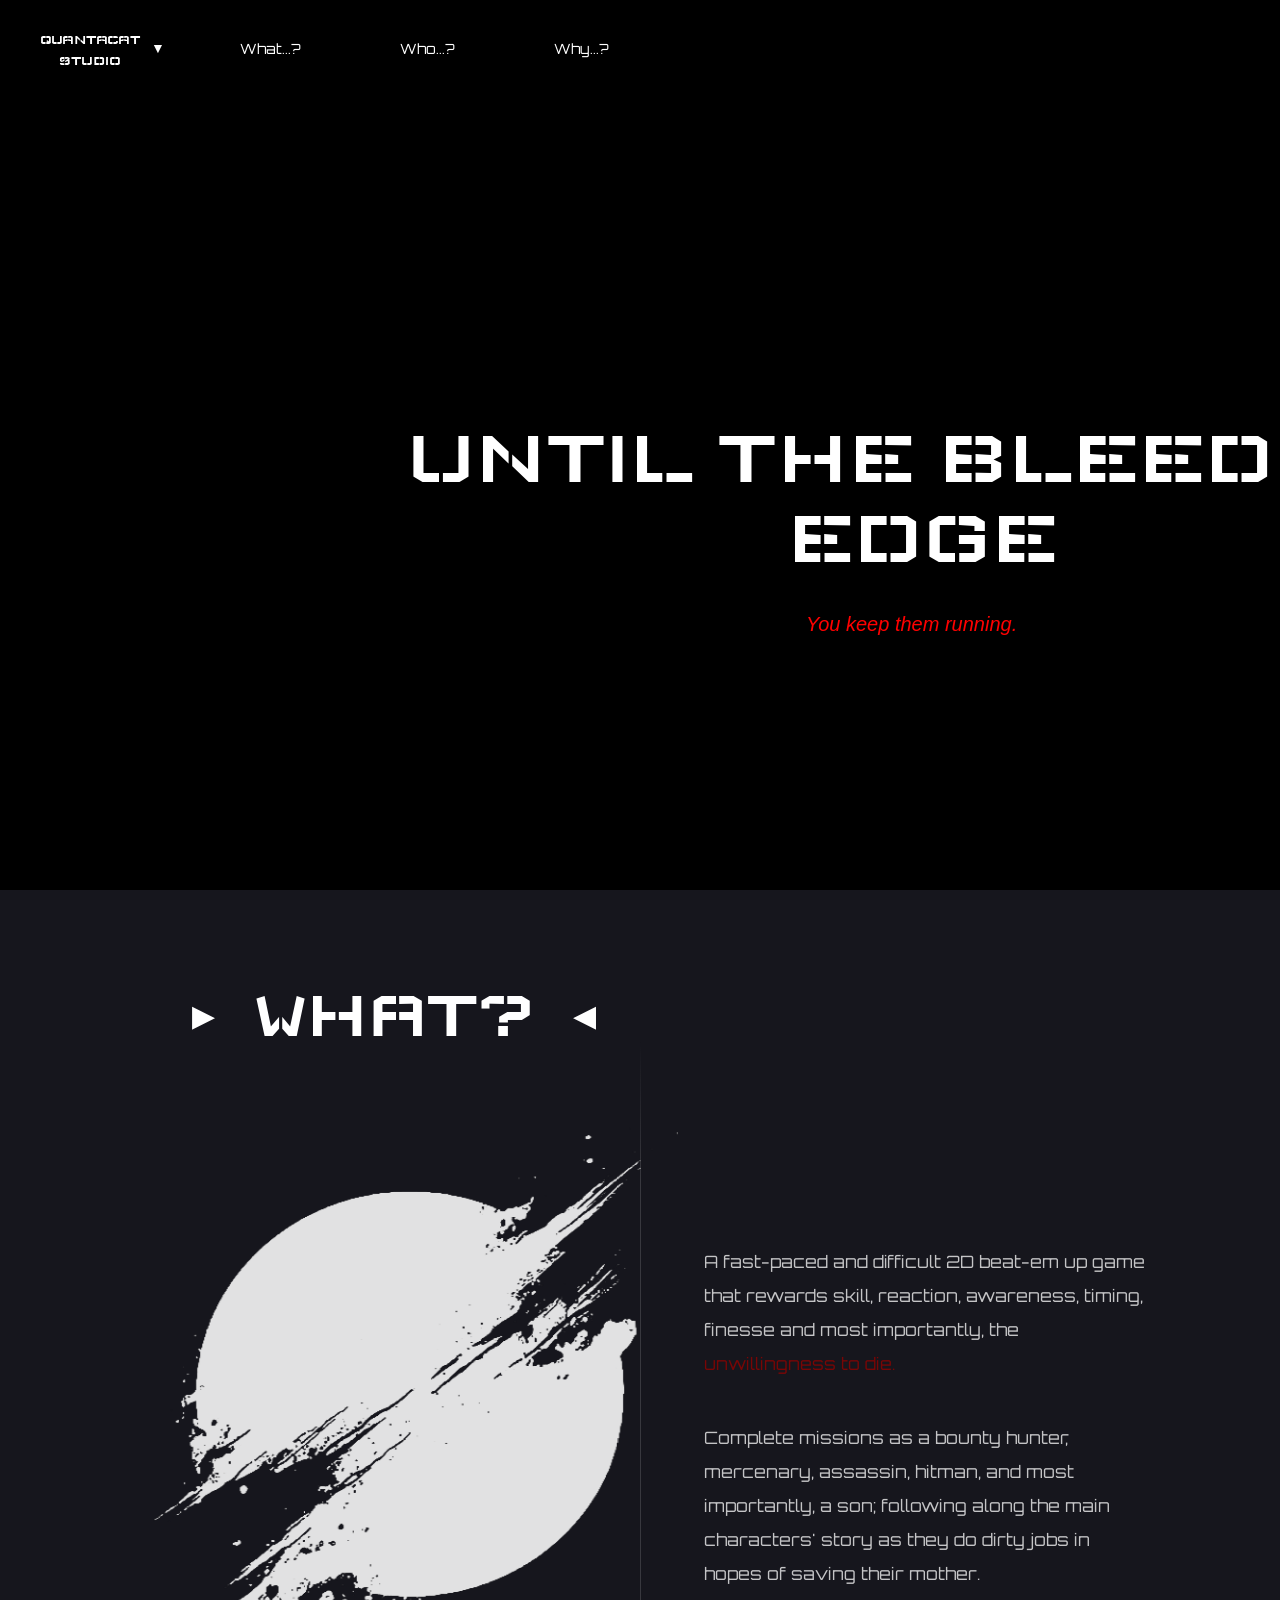
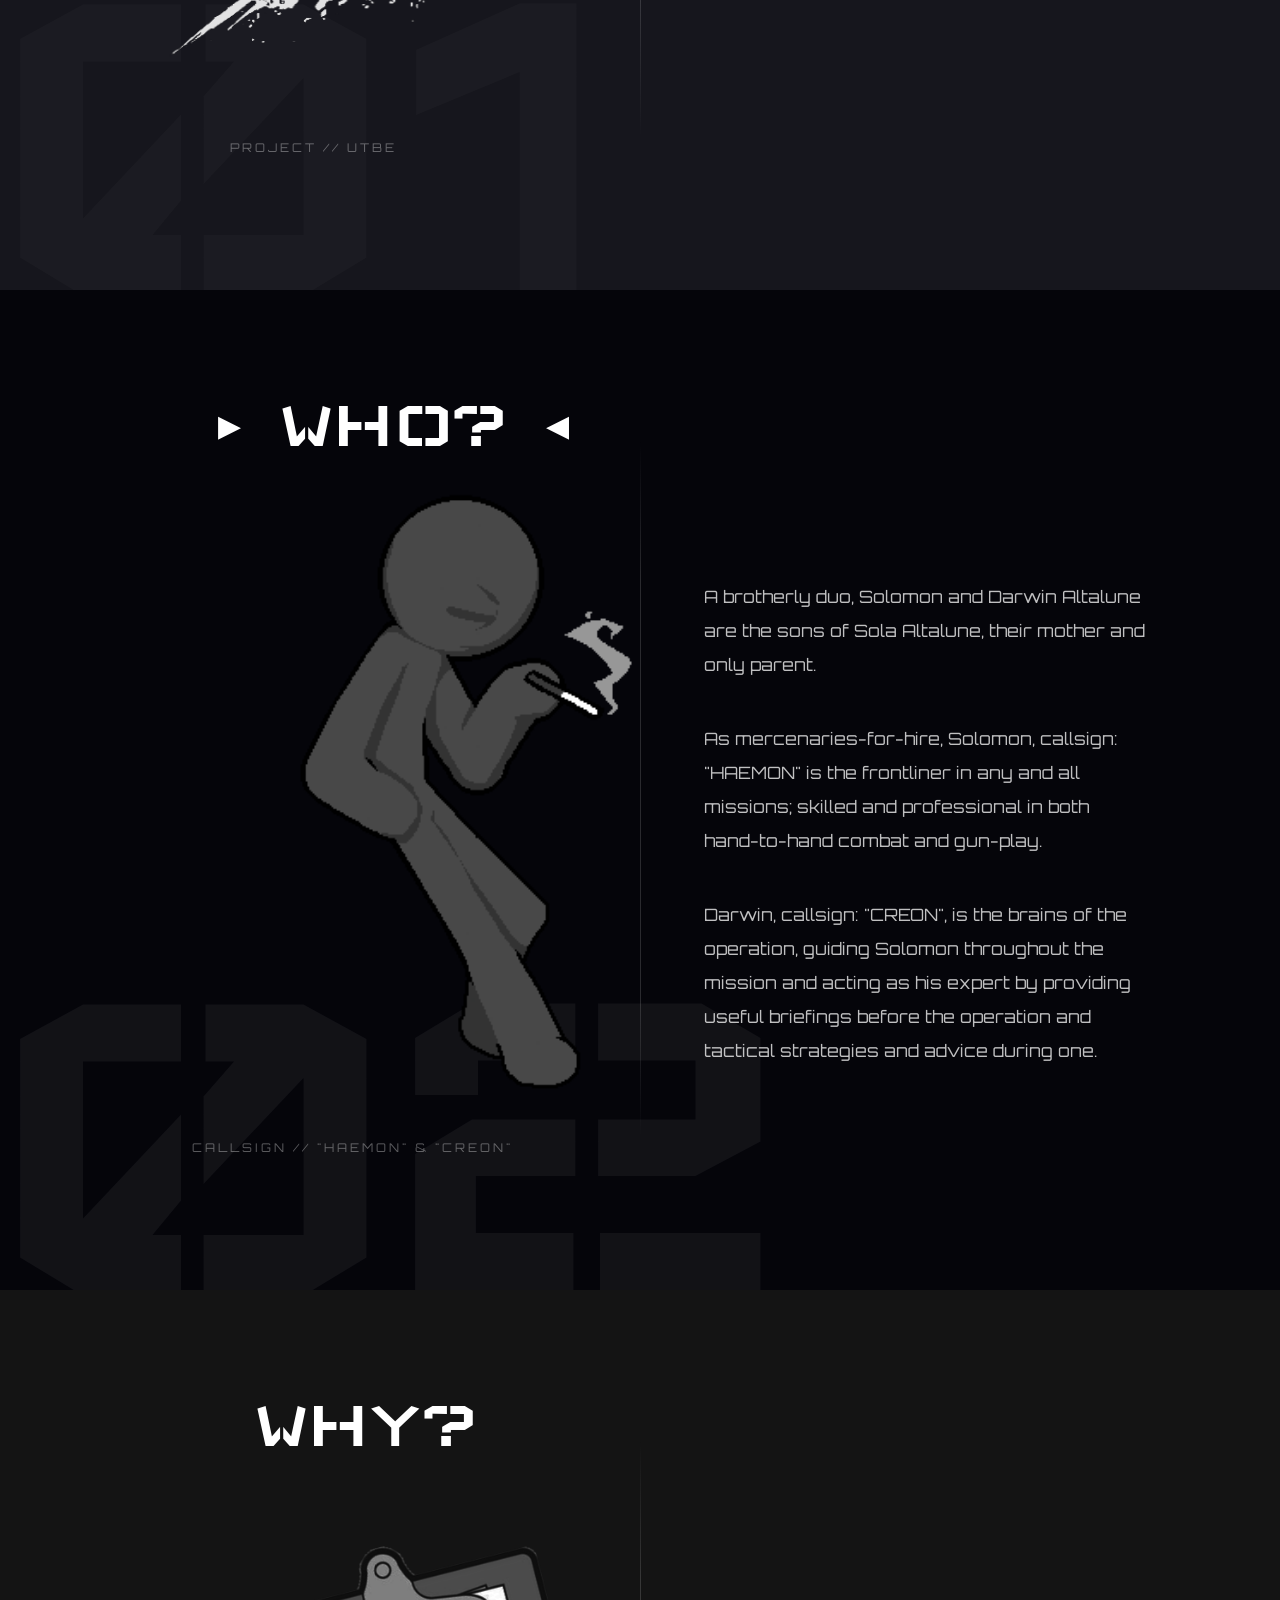
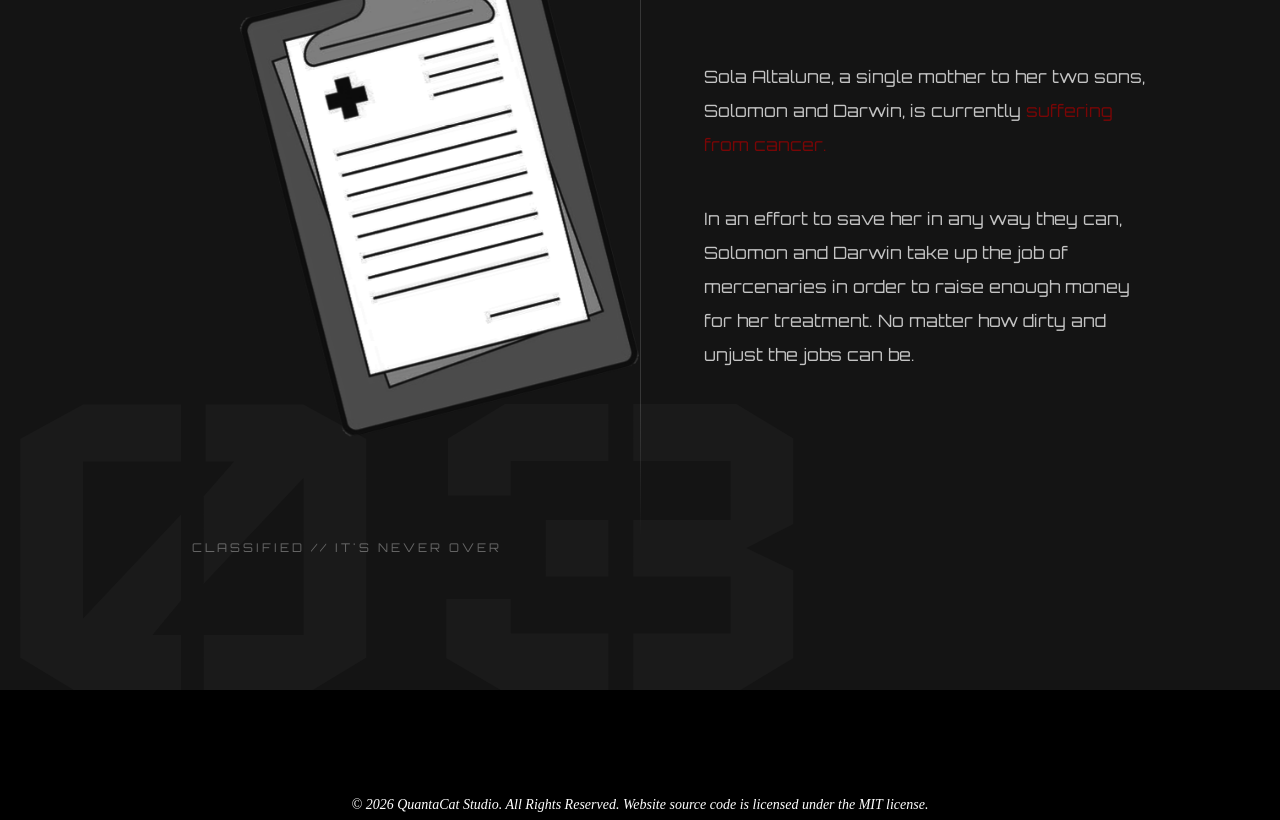
==== commit 5d6c1230: "Updated the fonts used to be locally hosted files rather than drawing from the Google Fonts API | Ma" ====
--- a/index.html
+++ b/index.html
@@ -5,10 +5,7 @@
         <meta name="viewport" content="width=device-width, initial-scale=1.0">
         <title>Until The Bleeding Edge</title>
         <link rel="stylesheet" href="style.css">
-        <link rel="preconnect" href="https://fonts.googleapis.com">
         <link rel="preconnect" href="https://fonts.gstatic.com" crossorigin>
-        <link href="https://fonts.googleapis.com/css2?family=Wallpoet&display=swap" rel="stylesheet">
-        <link href="https://fonts.googleapis.com/css2?family=Orbitron:wght@400..900&display=swap" rel="stylesheet">
     </head>
     <body>
         <header class="top-bar">
--- a/style.css
+++ b/style.css
@@ -886,4 +886,18 @@
         top: 680px;
         font-size: 9px;
     }
+}
+
+@font-face {
+    font-family: 'Wallpoet';
+    src: url('fonts/Wallpoet.woff') format('woff');
+    font-weight: normal;
+    font-style: normal;
+}
+
+@font-face {
+    font-family: 'Orbitron';
+    src: url('fonts/Orbitron.woff') format('woff');
+    font-weight: normal;
+    font-style: normal;
 }
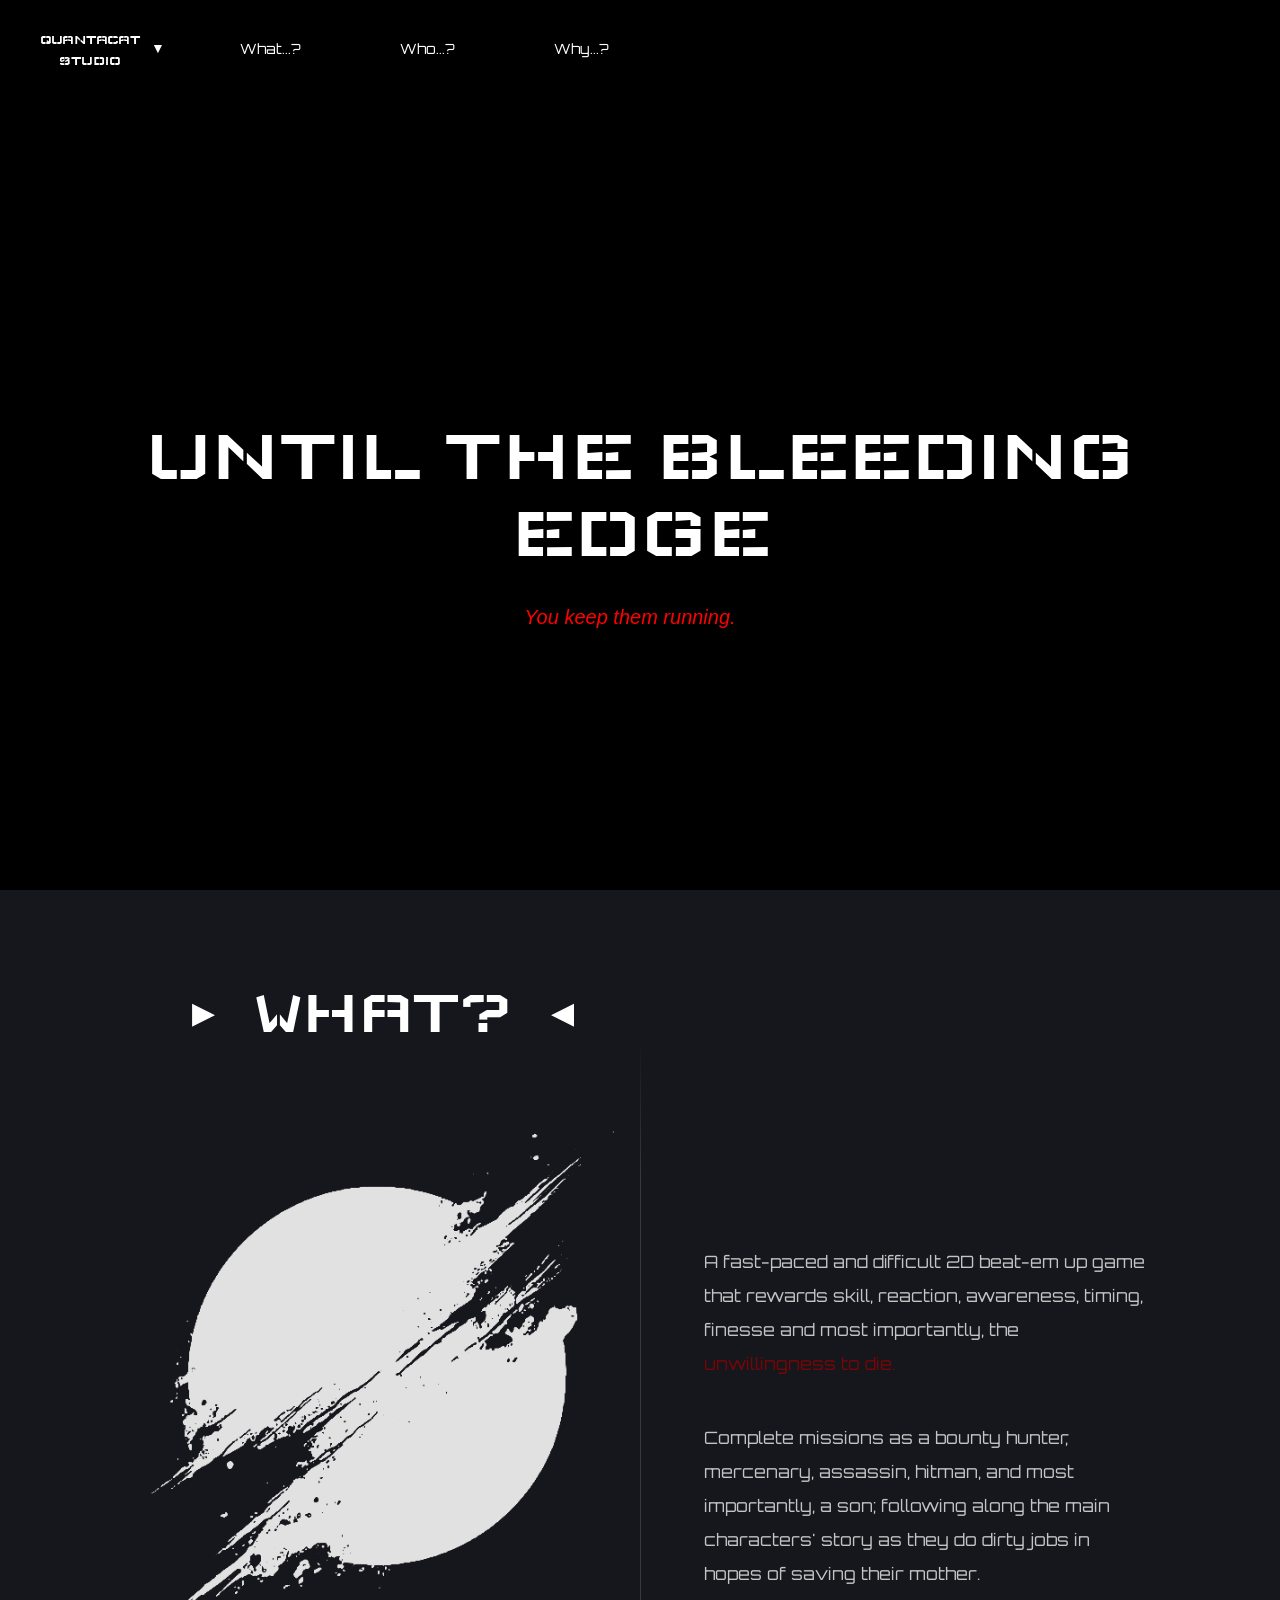
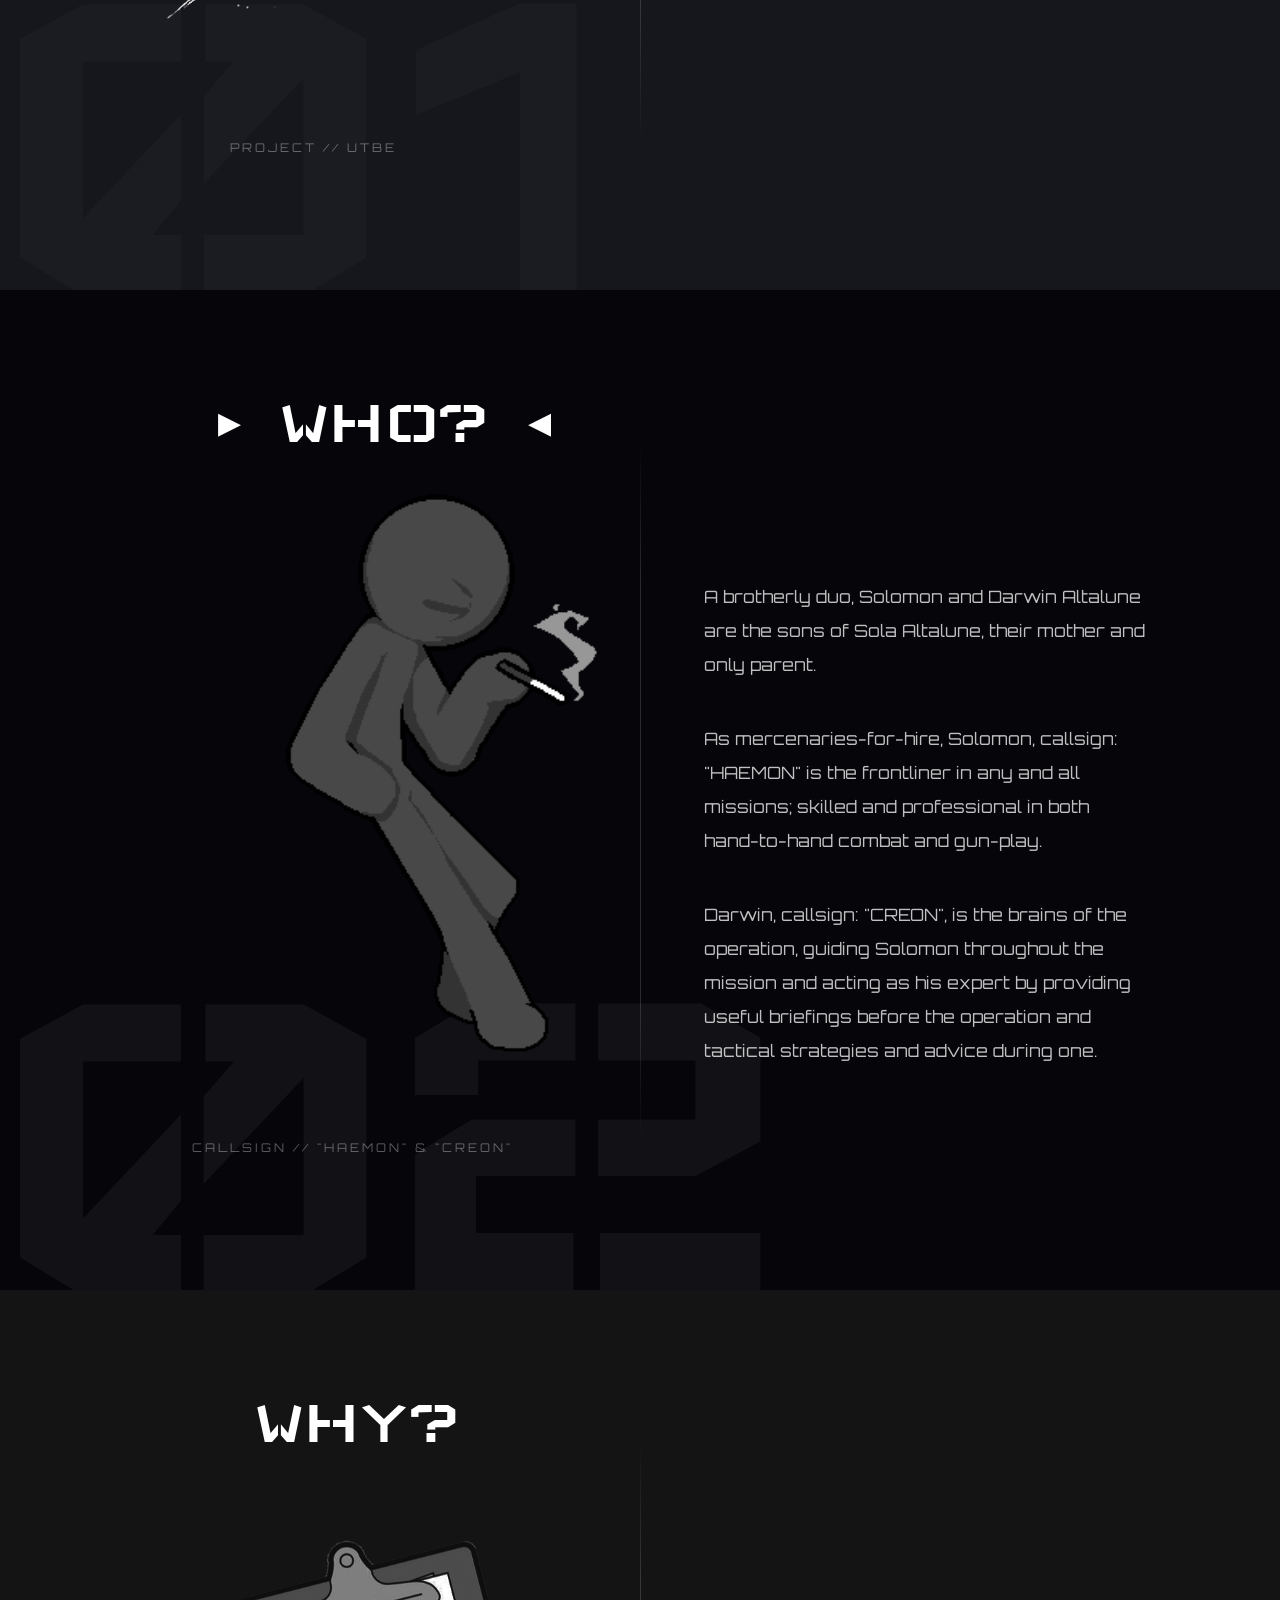
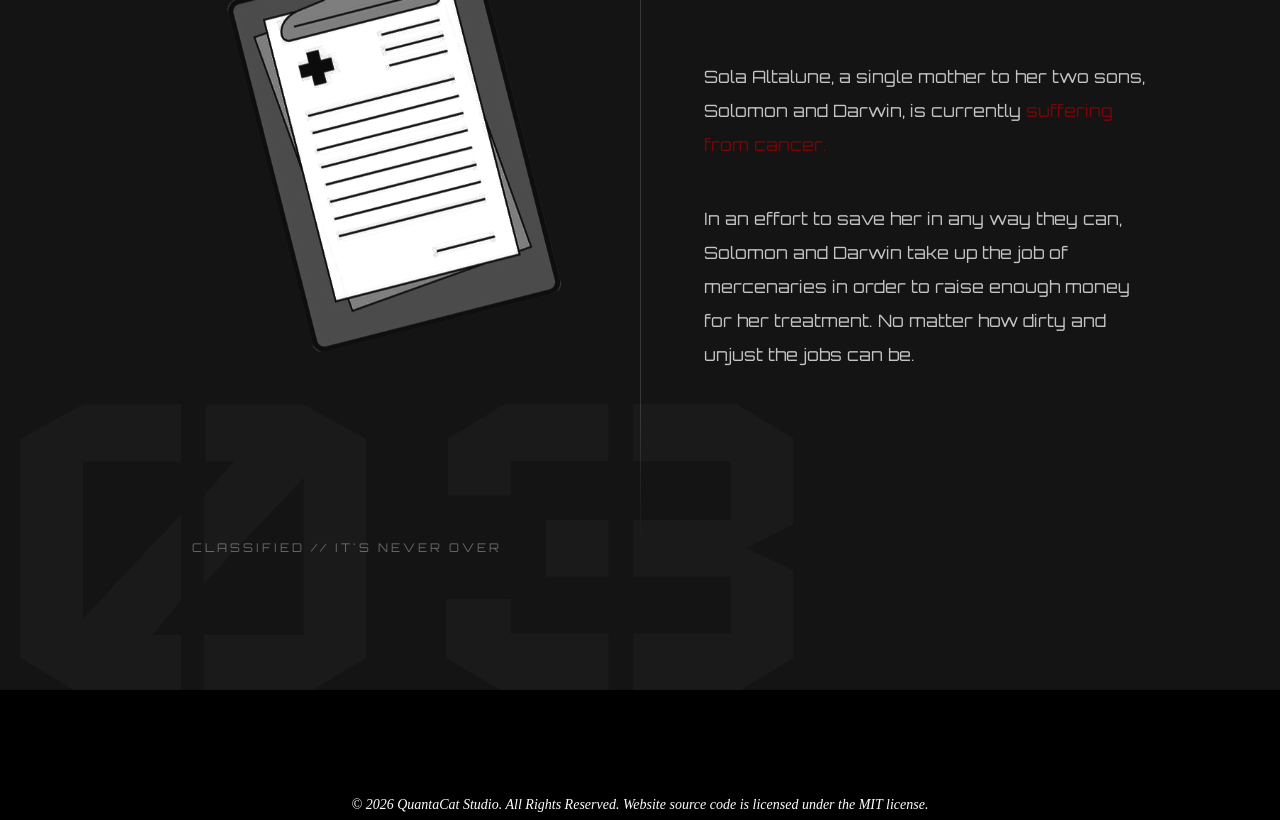
==== commit 244fa5ca: "Finally added responsiveness to the existing relevant pages The title of this commit already says it" ====
--- a/index.html
+++ b/index.html
@@ -1,140 +1,140 @@
-<!DOCTYPE html>
-<html lang="en">
-    <head>
-        <meta charset="UTF-8">
-        <meta name="viewport" content="width=device-width, initial-scale=1.0">
-        <title>Until The Bleeding Edge</title>
-        <link rel="stylesheet" href="style.css">
-        <link rel="preconnect" href="https://fonts.gstatic.com" crossorigin>
-    </head>
-    <body>
-        <header class="top-bar">
-            <nav class="navbar">
-                <div class="quantacat-dropdown">
-                    <label class="quantacat-dropdown-label">
-                        QUANTACAT <br>STUDIO
-                        <i class="dropdown-arrow">▼</i>
-                    </label>
-                    <div class="quantacat-dropdown-content">
-                        <ul>
-                            <li><a href="about.html">About</a></li>
-                            <li><a href="contact.html">Contact</a></li>
-                            <li><a href="utbegdd.html">Game Design Document</a></li>
-                            <li><a href="Other Game Ideas.html">Other Game Ideas</a></li>
-                        </ul>
-                    </div>
-                </div>
-                <a href="html/what.html">What...?</a>
-                <a href="html/who.html">Who...?</a>
-                <a href="html/why.html">Why...?</a>
-            </nav>
-        </header>
-        <main>
-            <section class="utbe-main">
-                <video class="utbe-video" autoplay loop muted playsinline>
-                    <source src="videos/Combat Gods Video.mp4" type="video/mp4">
-                    Your browser does not support HTML5 video.
-                </video>
-                <div class="utbe-text-overlay">
-                    <h1>UNTIL THE BLEEDING EDGE</h1>
-                    <h2 id="utbe-main-subtext">
-                        You keep them running.
-                    </h2>
-                </div>
-                <div class="scroll-down-indicator">
-                    <span></span>
-                    <span></span>
-                    <span></span>
-                </div>
-            </section>
-            <section class="utbe-what">
-                <div class="utbe-what-container">
-                    <div class="utbe-what-background-number"> 01 </div>
-                    <div class="utbe-what-text">
-                        <h3 class="utbe-what-text-arrow" id="utbe-what-right-arrow">▶</h3>
-                        <a class="utbe-what-text-category" href="html/what.html">
-                            <h2>WHAT?</h2>
-                        </a>
-                        <h3 class="utbe-what-text-arrow" id="utbe-what-left-arrow">◀</h3>
-                    </div>
-                    <div class="utbe-what-portrait">
-                        <!-- Image credits go to: https://ph.pinterest.com/pin/622270873536747610/ -->
-                        <!-- I can't find the original artist / graphic designer lmao -->
-                        <img src="images/Placeholder Portrait (WHAT).png" height="550" width="550" loading="lazy" alt="UTBE Placeholder Game Logo"/>
-                    </div>
-                    <div class="utbe-what-bottom-label"> PROJECT // UTBE </div>
-                    <div class="utbe-what-divider"></div>
-                    <div class="utbe-what-right">
-                        <div class="utbe-what-description">
-                            <p>
-                                A fast-paced and difficult 2D beat-em up game that rewards skill, reaction, awareness, timing, finesse and most importantly, the unwillingness to die.
-                            </p>
-                            <p>
-                                Complete missions as a bounty hunter, mercenary, assassin, hitman, and most importantly, a son; following along the main characters' story as they do dirty jobs in hopes of saving their mother.
-                            </p>
-                        </div>
-                    </div>
-                </div>
-            </section>
-            <section class="utbe-who">
-                <div class="utbe-who-container">
-                    <div class="utbe-who-background-number"> 02 </div>
-                    <div class="utbe-who-text">
-                        <h3 class="utbe-who-text-arrow" id="utbe-who-right-arrow">▶</h3>
-                        <a class="utbe-who-text-category" href="html/who.html">
-                            <h2>WHO?</h2>
-                        </a>
-                        <h3 class="utbe-who-text-arrow" id="utbe-who-left-arrow">◀</h3>
-                    </div>
-                    <div class="utbe-who-portrait">
-                        <img src="images/Placeholder Portrait (WHO).png" height="600" width="600" loading="lazy" alt="Mr. Red character portrait"/>
-                    </div>
-                    <div class="utbe-who-bottom-label"> CALLSIGN // "HAEMON" & "CREON" </div>
-                    <div class="utbe-who-divider"></div>
-                    <div class="utbe-who-right">
-                        <div class="utbe-who-description">
-                            <p>
-                                A brotherly duo, Solomon and Darwin Altalune are the sons of Sola Altalune, their mother and only parent.
-                            </p>
-                            <p>
-                                As mercenaries-for-hire, Solomon, callsign: "HAEMON" is the frontliner in any and all missions; skilled and professional in both hand-to-hand combat and gun-play.
-                            </p>
-                            <p>
-                                Darwin, callsign: "CREON", is the brains of the operation, guiding Solomon throughout the mission and acting as his expert by providing useful briefings before the operation and tactical strategies and advice during one.
-                            </p>
-                        </div>
-                    </div>
-                </div>
-            </section>
-            <section class="utbe-why">
-                <div class="utbe-why-container">
-                    <div class="utbe-why-background-number"> 03 </div>
-                    <div class="utbe-why-text">
-                        <h2>WHY?</h2>
-                    </div>
-                    <div class="utbe-why-portrait">
-                        <!-- Image source from here cuz I can't find the artist again: https://ph.pinterest.com/pin/4644405860599757/ -->
-                        <!-- Although the image originates from PNGTREE, they're definitely not the original artist -->
-                        <img src="images/Placeholder Portrait (WHY).png" height="550" width="550" loading="lazy" alt="Doctor Note Placeholder"/>
-                    </div>
-                    <div class="utbe-why-bottom-label"> CLASSIFIED // IT'S NEVER OVER </div>
-                    <div class="utbe-why-divider"></div>
-                    <div class="utbe-why-right">
-                        <div class="utbe-why-description">
-                            <p>
-                                Sola Altalune, a single mother to her two sons, Solomon and Darwin, is currently suffering from cancer.
-                            </p>
-                            <p>
-                                In an effort to save her in any way they can, Solomon and Darwin take up the job of mercenaries in order to raise enough money for her treatment. No matter how dirty and unjust the jobs can be.
-                            </p>
-                        </div>
-                    </div>
-                </div>
-            </section>
-        </main>
-        <footer>
-            <p>© 2026 QuantaCat Studio. All Rights Reserved. Website source code is licensed under the MIT license.</p>
-        </footer>
-        <script src="script.js"></script>
-    </body>
+<!DOCTYPE html>
+<html lang="en">
+<head>
+    <meta charset="UTF-8">
+    <meta name="viewport" content="width=device-width, initial-scale=1.0">
+    <title>Until The Bleeding Edge</title>
+    <link rel="stylesheet" href="style.css">
+    <link rel="preconnect" href="https://fonts.gstatic.com" crossorigin>
+</head>
+<body>
+<header class="top-bar">
+    <nav class="navbar">
+        <div class="quantacat-dropdown" tabindex="0">
+            <label class="quantacat-dropdown-label">
+                QUANTACAT <br>STUDIO
+                <i class="dropdown-arrow">▼</i>
+            </label>
+            <div class="quantacat-dropdown-content">
+                <ul>
+                    <li><a href="about.html">About</a></li>
+                    <li><a href="contact.html">Contact</a></li>
+                    <li><a href="utbegdd.html">Game Design Document</a></li>
+                    <li><a href="Other Game Ideas.html">Other Game Ideas</a></li>
+                </ul>
+            </div>
+        </div>
+        <a href="html/what.html">What...?</a>
+        <a href="html/who.html">Who...?</a>
+        <a href="html/why.html">Why...?</a>
+    </nav>
+</header>
+<main>
+    <section class="utbe-main">
+        <video class="utbe-video" autoplay loop muted playsinline>
+            <source src="videos/Combat Gods Video.mp4" type="video/mp4">
+            Your browser does not support HTML5 video.
+        </video>
+        <div class="utbe-text-overlay">
+            <h1>UNTIL THE BLEEDING EDGE</h1>
+            <h2 id="utbe-main-subtext">
+                You keep them running.
+            </h2>
+        </div>
+        <div class="scroll-down-indicator">
+            <span></span>
+            <span></span>
+            <span></span>
+        </div>
+    </section>
+    <section class="utbe-what">
+        <div class="utbe-what-container">
+            <div class="utbe-what-background-number"> 01 </div>
+            <div class="utbe-what-text">
+                <h3 class="utbe-what-text-arrow" id="utbe-what-right-arrow">▶</h3>
+                <a class="utbe-what-text-category" href="html/what.html">
+                    <h2>WHAT?</h2>
+                </a>
+                <h3 class="utbe-what-text-arrow" id="utbe-what-left-arrow">◀</h3>
+            </div>
+            <div class="utbe-what-portrait">
+                <!-- Image credits go to: https://ph.pinterest.com/pin/622270873536747610/ -->
+                <!-- I can't find the original artist / graphic designer lmao -->
+                <img src="images/Placeholder Portrait (WHAT).png" height="550" width="550" loading="lazy" alt="UTBE Placeholder Game Logo"/>
+            </div>
+            <div class="utbe-what-bottom-label"> PROJECT // UTBE </div>
+            <div class="utbe-what-divider"></div>
+            <div class="utbe-what-right">
+                <div class="utbe-what-description">
+                    <p>
+                        A fast-paced and difficult 2D beat-em up game that rewards skill, reaction, awareness, timing, finesse and most importantly, the unwillingness to die.
+                    </p>
+                    <p>
+                        Complete missions as a bounty hunter, mercenary, assassin, hitman, and most importantly, a son; following along the main characters' story as they do dirty jobs in hopes of saving their mother.
+                    </p>
+                </div>
+            </div>
+        </div>
+    </section>
+    <section class="utbe-who">
+        <div class="utbe-who-container">
+            <div class="utbe-who-background-number"> 02 </div>
+            <div class="utbe-who-text">
+                <h3 class="utbe-who-text-arrow" id="utbe-who-right-arrow">▶</h3>
+                <a class="utbe-who-text-category" href="html/who.html">
+                    <h2>WHO?</h2>
+                </a>
+                <h3 class="utbe-who-text-arrow" id="utbe-who-left-arrow">◀</h3>
+            </div>
+            <div class="utbe-who-portrait">
+                <img src="images/Placeholder Portrait (WHO).png" height="600" width="600" loading="lazy" alt="Mr. Red character portrait"/>
+            </div>
+            <div class="utbe-who-bottom-label"> CALLSIGN // "HAEMON" & "CREON" </div>
+            <div class="utbe-who-divider"></div>
+            <div class="utbe-who-right">
+                <div class="utbe-who-description">
+                    <p>
+                        A brotherly duo, Solomon and Darwin Altalune are the sons of Sola Altalune, their mother and only parent.
+                    </p>
+                    <p>
+                        As mercenaries-for-hire, Solomon, callsign: "HAEMON" is the frontliner in any and all missions; skilled and professional in both hand-to-hand combat and gun-play.
+                    </p>
+                    <p>
+                        Darwin, callsign: "CREON", is the brains of the operation, guiding Solomon throughout the mission and acting as his expert by providing useful briefings before the operation and tactical strategies and advice during one.
+                    </p>
+                </div>
+            </div>
+        </div>
+    </section>
+    <section class="utbe-why">
+        <div class="utbe-why-container">
+            <div class="utbe-why-background-number"> 03 </div>
+            <div class="utbe-why-text">
+                <h2>WHY?</h2>
+            </div>
+            <div class="utbe-why-portrait">
+                <!-- Image source from here cuz I can't find the artist again: https://ph.pinterest.com/pin/4644405860599757/ -->
+                <!-- Although the image originates from PNGTREE, they're definitely not the original artist -->
+                <img src="images/Placeholder Portrait (WHY).png" height="550" width="550" loading="lazy" alt="Doctor Note Placeholder"/>
+            </div>
+            <div class="utbe-why-bottom-label"> CLASSIFIED // IT'S NEVER OVER </div>
+            <div class="utbe-why-divider"></div>
+            <div class="utbe-why-right">
+                <div class="utbe-why-description">
+                    <p>
+                        Sola Altalune, a single mother to her two sons, Solomon and Darwin, is currently suffering from cancer.
+                    </p>
+                    <p>
+                        In an effort to save her in any way they can, Solomon and Darwin take up the job of mercenaries in order to raise enough money for her treatment. No matter how dirty and unjust the jobs can be.
+                    </p>
+                </div>
+            </div>
+        </div>
+    </section>
+</main>
+<footer>
+    <p>© 2026 QuantaCat Studio. All Rights Reserved. Website source code is licensed under the MIT license.</p>
+</footer>
+<script src="script.js"></script>
+</body>
 </html>
--- a/style.css
+++ b/style.css
@@ -1,903 +1,1216 @@
-* {
-    margin: 0;
-    padding: 0;
-    box-sizing: border-box;
-}
-
-body {
-    background: #000000;
-    color: white;
-    font-family: Arial, sans-serif;
-    font-size: 14px;
-    min-height: 100vh;
-    overflow-x: hidden;
-}
-
-.top-bar {
-    position: fixed;
-    top: 0;
-    width: 100%;
-    height: 100px;
-    display: flex;
-    justify-content: left;
-    background: rgba(0, 0, 0, 0.5);
-    z-index: 100;
-    transition: transform 0.3s ease;
-}
-
-.topbar-hide {
-    transform: translateY(-100%);
-}
-
-.navbar {
-    display: flex;
-    padding-left: 40px;
-    padding-top: 25px;
-    gap: 70px;
-}
-
-.navbar a {
-    padding-left: 30px;
-    padding-top: 15px;
-    color: white;
-    font-family: "Orbitron", sans-serif;
-    text-decoration: none;
-    transition: color 0.4s ease;
-}
-
-.navbar a:hover {
-    color: #780606;
-}
-
-.quantacat-dropdown {
-    position: relative;
-    display: inline-block;
-}
-
-.quantacat-dropdown-label {
-    display: block;
-    padding-top: 5px;
-    text-align: center;
-    line-height: 1.5;
-    cursor: pointer;
-    font-family: "Wallpoet", sans-serif;
-}
-
-.dropdown-arrow {
-    position: absolute;
-    transform: translate(30px, -12px);
-}
-
-.quantacat-dropdown-content {
-    position: absolute;
-    top: 100%;
-    left: -25px;
-    background-color: #000;
-    min-width: 180px;
-    z-index: 100;
-    opacity: 0;
-    visibility: hidden;
-    transform: translateY(-8px);
-    transition: opacity 0.2s ease, transform 0.2s ease, visibility 0.2s ease;
-}
-
-.quantacat-dropdown:hover .quantacat-dropdown-content {
-    opacity: 1;
-    visibility: visible;
-    transform: translateY(0);
-}
-
-.quantacat-dropdown-content ul {
-    list-style: none;
-    margin: 0;
-    padding: 0;
-}
-
-.quantacat-dropdown-content a {
-    display: block;
-    padding: 10px 15px;
-    color: white;
-    text-decoration: none;
-}
-
-.quantacat-dropdown-content a:hover {
-    background-color: #333;
-    color: #2D68C4;
-}
-
-.utbe-main {
-    position: relative;
-    width: 100%;
-    height: 110vh;
-    overflow: hidden;
-}
-
-.utbe-main::after {
-    content: "";
-    position: absolute;
-    left: 0;
-    bottom: 100px;
-    width: 100%;
-    height: 500px;
-    background: linear-gradient(to bottom, #00000000 0%, #0000000D 25%, #0000001F 45%, #00000047 65%, #0000008C 82%, #000000D9 94%, #000000 100%);
-    pointer-events: none;
-    z-index: 1;
-}
-
-.utbe-video {
-    position: relative;
-    width: 100%;
-    height: 100%;
-    object-fit: cover;
-    z-index: 0;
-    opacity: 0.5;
-}
-
-.utbe-text-overlay {
-    position: absolute;
-    top: 40%;
-    transform: translate(22%, 10%);
-    z-index: 2;
-    color: white;
-    text-align: center;
-}
-
-#utbe-main-subtext {
-    padding-top: 35px;
-    padding-right: 20px;
-    font-family: Arial, sans-serif;
-    font-size: 20px;
-    font-weight: normal;
-    font-style: italic;
-    color: red;
-}
-
-/* Scroll down indicator animation courtesy of: https://youtu.be/UaYXrbNDqXM?si=m_cab6FTq2M2KbcC" */
-.scroll-down-indicator {
-    position: absolute;
-    bottom: 120px;
-    left: 50%;
-    width: 40px;
-    height: 80px;
-    transform: translate(-100%, -100%);
-    transition: opacity 0.5s ease;
-    opacity: 1;
-}
-
-.fadeout-scroll-indicator {
-    opacity: 0;
-}
-
-.scroll-down-indicator span {
-    position: absolute;
-    left: 6px;
-    width: 40px;
-    height: 40px;
-    border-bottom: 2px solid #fff;
-    border-right: 2px solid #fff;
-    transform: rotate(45deg);
-    animation: scrollIndicator-Animation 1.4s linear infinite;
-    opacity: 0;
-}
-
-.scroll-down-indicator span:nth-child(1) {
-    top: 0;
-    animation-delay: -0.4s;
-}
-
-.scroll-down-indicator span:nth-child(2) {
-    top: 20px;
-    animation-delay: -0.2s;
-}
-
-.scroll-down-indicator span:nth-child(3) {
-    top: 40px;
-    animation-delay: 0s;
-}
-
-@keyframes scrollIndicator-Animation {
-    0% {
-        opacity: 0;
-    }
-
-    25% {
-        opacity: 1;
-    }
-
-    100% {
-        opacity: 0;
-        transform: translateY(10px) rotate(45deg);
-    }
-}
-
-.utbe-what-container {
-    position: relative;
-    width: 100%;
-    height: 1000px;
-    overflow: hidden;
-    background-color: #16161D;
-    transform: translate(0%, -10%);
-}
-
-.utbe-what-text {
-    position: absolute;
-    display: flex;
-    align-items: center;
-    gap: 40px;
-    top: 90px;
-    left: 15%;
-    z-index: 1;
-    opacity: 0;
-    transform: translateX(-100px);
-}
-
-.utbe-what-text-arrow {
-    display: inline-block;
-    animation-play-state: paused;
-}
-
-#utbe-what-right-arrow {
-    animation: what-right-arrow-indicator 1.5s ease-in-out infinite;
-}
-
-#utbe-what-left-arrow {
-    animation: what-left-arrow-indicator 1.5s ease-in-out infinite;
-}
-
-.utbe-what-text:has(.utbe-what-text-category:hover) #utbe-what-right-arrow,
-.utbe-what-text:has(.utbe-what-text-category:hover) #utbe-what-left-arrow {
-    animation-play-state: paused;
-}
-
-@keyframes what-right-arrow-indicator {
-    0% {
-        transform: translateX(-10px)
-    }
-    50% {
-        transform: translateX(0px)
-    }
-    100% {
-        transform: translateX(-10px)
-    }
-}
-
-@keyframes what-left-arrow-indicator {
-    0% {
-        transform: translateX(10px);
-    }
-    50% {
-        transform: translateX(0px)
-    }
-    100% {
-        transform: translateX(10px)
-    }
-}
-
-.utbe-what-text-category {
-    text-decoration: none;
-    color: white;
-    transition: color 0.4s ease;
-}
-
-.utbe-what-text-category:hover {
-    color: #780606;
-}
-
-.utbe-what-text.is-visible {
-    animation: whatText-Animation 1.2s ease-in-out forwards;
-}
-
-.utbe-what-portrait {
-    position: absolute;
-    top: 225px;
-    left: 10%;
-    display: flex;
-    z-index: 2;
-    opacity: 0;
-    transform: translateX(-100px);
-}
-
-.utbe-what-portrait.is-visible {
-    animation: whatPortrait-Animation 1.2s 0.2s ease-in-out forwards;
-}
-
-@keyframes whatText-Animation {
-    0% {
-        transform: translateX(-100px);
-        opacity: 0;
-    }
-    100% {
-        transform: translateX(0);
-        opacity: 1;
-    }
-}
-
-@keyframes whatPortrait-Animation {
-    0% {
-        transform: translateX(-100px);
-        opacity: 0;
-    }
-    100% {
-        transform: translateX(0);
-        opacity: 1;
-    }
-}
-
-.utbe-what-background-number {
-    position: absolute;
-    left: -20px;
-    bottom: -100px;
-    z-index: 0;
-    font-family: "Wallpoet", sans-serif;
-    font-size: 500px;
-    color: rgba(255, 255, 255, 0.025);
-    pointer-events: none;
-    user-select: none;
-}
-
-.utbe-what-bottom-label {
-    position: absolute;
-    top: 850px;
-    left: 18%;
-    z-index: 3;
-    font-family: "Orbitron", sans-serif;
-    font-size: 12px;
-    letter-spacing: 3px;
-    color: rgba(255, 255, 255, 0.35);
-}
-
-.utbe-what-divider {
-    position: absolute;
-    top: 150px;
-    left: 50%;
-    width: 1px;
-    height: 700px;
-    background: linear-gradient(to bottom, transparent, rgba(255, 255, 255, 0.15) 20%, rgba(255, 255, 255, 0.15) 80%, transparent);
-    z-index: 3;
-}
-
-.utbe-what-right {
-    position: absolute;
-    top: 355px;
-    left: 55%;
-    width: 35%;
-    z-index: 3;
-}
-
-.utbe-what-description {
-    font-family: "Orbitron", sans-serif;
-    font-size: 17px;
-    line-height: 2;
-    color: rgba(255, 255, 255, 0.75);
-}
-
-.utbe-what-description p {
-    margin-bottom: 40px;
-}
-
-.utbe-what-description span {
-    display: inline-block;
-    opacity: 0;
-    transform: translateY(25px);
-    transition: opacity 0.5s ease, transform 0.5s ease;
-}
-
-.utbe-what-description.is-visible span {
-    opacity: 1;
-    transform: translateY(0);
-}
-
-.utbe-who-container {
-    position: relative;
-    width: 100%;
-    height: 1000px;
-    overflow: hidden;
-    background-color: #05050a;
-    transform: translate(0%, -10%);
-}
-
-.utbe-who-text {
-    position: absolute;
-    display: flex;
-    align-items: center;
-    gap: 40px;
-    top: 100px;
-    left: 17%;
-    z-index: 1;
-    opacity: 0;
-    transform: translateX(-100px);
-}
-
-.utbe-who-text-arrow {
-    display: inline-block;
-    animation-play-state: paused;
-}
-
-#utbe-who-right-arrow {
-    animation: who-right-arrow-indicator 1.5s ease-in-out infinite;
-}
-
-#utbe-who-left-arrow {
-    animation: who-left-arrow-indicator 1.5s ease-in-out infinite;
-}
-
-.utbe-who-text:has(.utbe-who-text-category:hover) #utbe-who-right-arrow,
-.utbe-who-text:has(.utbe-who-text-category:hover) #utbe-who-left-arrow {
-    animation-play-state: paused;
-}
-
-@keyframes who-right-arrow-indicator {
-    0% {
-        transform: translateX(-10px)
-    }
-    50% {
-        transform: translateX(0px)
-    }
-    100% {
-        transform: translateX(-10px)
-    }
-}
-
-@keyframes who-left-arrow-indicator {
-    0% {
-        transform: translateX(10px);
-    }
-    50% {
-        transform: translateX(0px)
-    }
-    100% {
-        transform: translateX(10px)
-    }
-}
-
-.utbe-who-text-category {
-    text-decoration: none;
-    color: white;
-    transition: color 0.4s ease;
-}
-
-.utbe-who-text-category:hover {
-    color: #780606;
-}
-
-.utbe-who-text.is-visible {
-    animation: whoText-Animation 1.2s ease-in-out forwards;
-}
-
-.utbe-who-portrait {
-    position: absolute;
-    top: 200px;
-    left: 5%;
-    display: flex;
-    z-index: 2;
-    opacity: 0;
-    transform: translateX(-100px);
-}
-
-.utbe-who-portrait.is-visible {
-    animation: whoPortrait-Animation 1.2s 0.2s ease-in-out forwards;
-}
-
-@keyframes whoText-Animation {
-    0% {
-        transform: translateX(-100px);
-        opacity: 0;
-    }
-    100% {
-        transform: translateX(0);
-        opacity: 1;
-    }
-}
-
-@keyframes whoPortrait-Animation {
-    0% {
-        transform: translateX(-100px);
-        opacity: 0;
-    }
-    100% {
-        transform: translateX(0);
-        opacity: 1;
-    }
-}
-
-.utbe-who-background-number {
-    position: absolute;
-    left: -20px;
-    bottom: -100px;
-    z-index: 0;
-    font-family: "Wallpoet", sans-serif;
-    font-size: 500px;
-    color: rgba(255, 255, 255, 0.05);
-    pointer-events: none;
-    user-select: none;
-}
-
-.utbe-who-background {
-    position: absolute;
-    top: 150px;
-    left: 50%;
-    width: 1px;
-    height: 700px;
-    background: linear-gradient(to bottom, transparent, rgba(255, 255, 255, 0.15) 20%, rgba(255, 255, 255, 0.15) 80%, transparent);
-    z-index: 3;
-}
-
-.utbe-who-bottom-label {
-    position: absolute;
-    top: 850px;
-    left: 15%;
-    z-index: 3;
-    font-family: "Orbitron", sans-serif;
-    font-size: 12px;
-    letter-spacing: 3px;
-    color: rgba(255, 255, 255, 0.35);
-}
-
-.utbe-who-divider {
-    position: absolute;
-    top: 150px;
-    left: 50%;
-    width: 1px;
-    height: 700px;
-    background: linear-gradient(to bottom, transparent, rgba(255, 255, 255, 0.15) 20%, rgba(255, 255, 255, 0.15) 80%, transparent);
-    z-index: 3;
-}
-
-.utbe-who-right {
-    position: absolute;
-    top: 290px;
-    left: 55%;
-    width: 35%;
-    z-index: 3;
-}
-
-.utbe-who-description {
-    font-family: "Orbitron", sans-serif;
-    font-size: 17px;
-    line-height: 2;
-    color: rgba(255, 255, 255, 0.75);
-}
-
-.utbe-who-description p {
-    margin-bottom: 40px;
-}
-
-.utbe-who-description span {
-    display: inline-block;
-    opacity: 0;
-    transform: translateY(25px);
-    transition: opacity 0.5s ease, transform 0.5s ease;
-}
-
-.utbe-who-description.is-visible span {
-    opacity: 1;
-    transform: translateY(0);
-}
-
-.utbe-why-container {
-    position: relative;
-    width: 100%;
-    height: 1000px;
-    overflow: hidden;
-    background-color: #141414;
-    transform: translate(0%, -10%);
-}
-
-.utbe-why-text {
-    position: absolute;
-    top: 100px;
-    left: 20%;
-    z-index: 1;
-    opacity: 0;
-    transform: translateX(-100px);
-}
-
-.utbe-why-text.is-visible {
-    animation: whyText-Animation 1.2s ease-in-out forwards;
-}
-
-.utbe-why-portrait {
-    position: absolute;
-    top: 220px;
-    left: 12.5%;
-    display: flex;
-    z-index: 2;
-    opacity: 0;
-    transform: translateX(-100px);
-}
-
-.utbe-why-portrait.is-visible {
-    animation: whyPortrait-Animation 1.2s 0.2s ease-in-out forwards;
-}
-
-@keyframes whyText-Animation {
-    0% {
-        transform: translateX(-100px);
-        opacity: 0;
-    }
-    100% {
-        transform: translateX(0);
-        opacity: 1;
-    }
-}
-
-@keyframes whyPortrait-Animation {
-    0% {
-        transform: translateX(-100px);
-        opacity: 0;
-    }
-    100% {
-        transform: translateX(0);
-        opacity: 1;
-    }
-}
-
-.utbe-why-background-number {
-    position: absolute;
-    left: -20px;
-    bottom: -100px;
-    z-index: 0;
-    font-family: "Wallpoet", sans-serif;
-    font-size: 500px;
-    color: rgba(255, 255, 255, 0.025);
-    pointer-events: none;
-    user-select: none;
-}
-
-.utbe-why-background {
-    position: absolute;
-    top: 150px;
-    left: 50%;
-    width: 1px;
-    height: 700px;
-    background: linear-gradient(to bottom, transparent, rgba(255, 255, 255, 0.15) 20%, rgba(255, 255, 255, 0.15) 80%, transparent);
-    z-index: 3;
-}
-
-.utbe-why-bottom-label {
-    position: absolute;
-    top: 850px;
-    left: 15%;
-    z-index: 3;
-    font-family: "Orbitron", sans-serif;
-    font-size: 12px;
-    letter-spacing: 3px;
-    color: rgba(255, 255, 255, 0.35);
-}
-
-.utbe-why-divider {
-    position: absolute;
-    top: 150px;
-    left: 50%;
-    width: 1px;
-    height: 700px;
-    background: linear-gradient(to bottom, transparent, rgba(255, 255, 255, 0.15) 20%, rgba(255, 255, 255, 0.15) 80%, transparent);
-    z-index: 3;
-}
-
-.utbe-why-right {
-    position: absolute;
-    top: 370px;
-    left: 55%;
-    width: 35%;
-    z-index: 3;
-}
-
-.utbe-why-description {
-    font-family: "Orbitron", sans-serif;
-    font-size: 17px;
-    line-height: 2;
-    color: rgba(255, 255, 255, 0.75);
-}
-
-.utbe-why-description p {
-    margin-bottom: 40px;
-}
-
-.utbe-why-description span {
-    display: inline-block;
-    opacity: 0;
-    transform: translateY(25px);
-    transition: opacity 0.5s ease, transform 0.5s ease;
-}
-
-.utbe-why-description.is-visible span {
-    opacity: 1;
-    transform: translateY(0);
-}
-
-h1 {
-    font-family: "Wallpoet", sans-serif;
-    font-size: 80px;
-    font-weight: normal;
-}
-
-h2 {
-    font-family: "Wallpoet", sans-serif;
-    font-size: 70px;
-    font-weight: normal;
-}
-
-h3 {
-    font-family: "Wallpoet", sans-serif;
-    font-size: 30px;
-    font-weight: normal;
-}
-
-footer {
-    padding: 7px;
-    text-align: center;
-    font-family: "Times New Roman", serif;
-    font-size: 14px;
-    font-style: italic;
-}
-
-/* Massive credits to YouTube "CSS Snippets" for the media queries and its use cases
-    This helps a lot with making sure the website is applicable to mobile devices as well
-    YouTube Source: https://youtu.be/Q8meex0f3c8
- */
-@media (max-width: 768px) {
-    .navbar {
-        padding-left: 15px;
-        gap: 20px;
-    }
-
-    .navbar a {
-        padding-left: 10px;
-        font-size: 12px;
-    }
-
-    .utbe-text-overlay {
-        left: 0;
-        width: 100%;
-        transform: translate(0%, 10%);
-    }
-
-    h1 {
-        font-size: 50px;
-    }
-
-    h2 {
-        font-size: 45px;
-    }
-
-    .utbe-what-text {
-        left: 30px;
-    }
-
-    .utbe-what-portrait {
-        left: 35%;
-        top: 250px;
-    }
-
-    .utbe-what-portrait img {
-        max-width: 80vw;
-        height: auto;
-    }
-}
-
-@media (max-width: 480px) {
-    .navbar {
-        padding-left: 10px;
-        gap: 5px;
-    }
-
-    .navbar a {
-        padding-left: 5px;
-        font-size: 9px;
-    }
-
-    .quantacat-dropdown-label {
-        font-size: 10px;
-    }
-
-    .utbe-text-overlay {
-        top: 35%;
-    }
-
-    h1 {
-        font-size: 35px;
-    }
-
-    h2 {
-        font-size: 32px;
-    }
-
-    .utbe-what-text {
-        left: 20px;
-    }
-
-    .utbe-what-portrait {
-        left: 20%;
-        top: 220px;
-    }
-
-    .utbe-what-portrait img {
-        max-width: 90vw;
-    }
-}
-
-@media (max-width: 768px) {
-    .utbe-what-container {
-        height: 1200px;
-    }
-
-    .utbe-what-background-number {
-        font-size: 300px;
-        left: -20px;
-        bottom: -40px;
-    }
-
-    .utbe-what-divider {
-        top: 800px;
-        left: 15%;
-        width: 70%;
-        height: 1px;
-        background: linear-gradient(
-                to right,
-                transparent,
-                rgba(255, 255, 255, 0.15),
-                transparent
-        );
-    }
-
-    .utbe-what-right {
-        top: 850px;
-        left: 10%;
-        width: 80%;
-    }
-
-    .utbe-what-description {
-        font-size: 14px;
-        line-height: 1.9;
-    }
-
-    .utbe-what-bottom-label {
-        top: 750px;
-        left: 30px;
-    }
-}
-
-@media (max-width: 480px) {
-    .utbe-what-container {
-        height: 1150px;
-    }
-
-    .utbe-what-background-number {
-        font-size: 220px;
-        bottom: -20px;
-    }
-
-    .utbe-what-divider {
-        top: 720px;
-    }
-
-    .utbe-what-right {
-        top: 770px;
-        left: 10%;
-        width: 80%;
-    }
-
-    .utbe-what-description {
-        font-size: 12px;
-    }
-
-    .utbe-what-bottom-label {
-        top: 680px;
-        font-size: 9px;
-    }
-}
-
-@font-face {
-    font-family: 'Wallpoet';
-    src: url('fonts/Wallpoet.woff') format('woff');
-    font-weight: normal;
-    font-style: normal;
-}
-
-@font-face {
-    font-family: 'Orbitron';
-    src: url('fonts/Orbitron.woff') format('woff');
-    font-weight: normal;
-    font-style: normal;
+* {
+    margin: 0;
+    padding: 0;
+    box-sizing: border-box;
+}
+
+body {
+    background: #000000;
+    color: white;
+    font-family: Arial, sans-serif;
+    font-size: 14px;
+    min-height: 100vh;
+    overflow-x: hidden;
+}
+
+.top-bar {
+    position: fixed;
+    top: 0;
+    width: 100%;
+    height: 100px;
+    display: flex;
+    justify-content: flex-start;
+    background: rgba(0, 0, 0, 0.5);
+    z-index: 100;
+    transition: transform 0.3s ease;
+}
+
+.topbar-hide {
+    transform: translateY(-100%);
+}
+
+.navbar {
+    display: flex;
+    padding-left: 40px;
+    padding-top: 25px;
+    gap: 70px;
+}
+
+.navbar a {
+    padding-left: 30px;
+    padding-top: 15px;
+    color: white;
+    font-family: "Orbitron", sans-serif;
+    text-decoration: none;
+    transition: color 0.4s ease;
+}
+
+.navbar a:hover {
+    color: #780606;
+}
+
+.quantacat-dropdown {
+    position: relative;
+    display: inline-block;
+}
+
+.quantacat-dropdown-label {
+    display: block;
+    padding-top: 5px;
+    text-align: center;
+    line-height: 1.5;
+    cursor: pointer;
+    font-family: "Wallpoet", sans-serif;
+}
+
+.dropdown-arrow {
+    position: absolute;
+    transform: translate(30px, -12px);
+}
+
+.quantacat-dropdown-content {
+    position: absolute;
+    top: 100%;
+    left: -25px;
+    background-color: #000;
+    min-width: 180px;
+    z-index: 100;
+    opacity: 0;
+    visibility: hidden;
+    transform: translateY(-8px);
+    transition: opacity 0.2s ease, transform 0.2s ease, visibility 0.2s ease;
+}
+
+.quantacat-dropdown:hover .quantacat-dropdown-content,
+.quantacat-dropdown:focus-within .quantacat-dropdown-content {
+    opacity: 1;
+    visibility: visible;
+    transform: translateY(0);
+}
+
+.quantacat-dropdown-content ul {
+    list-style: none;
+    margin: 0;
+    padding: 0;
+}
+
+.quantacat-dropdown-content a {
+    display: block;
+    padding: 10px 15px;
+    color: white;
+    text-decoration: none;
+}
+
+.quantacat-dropdown-content a:hover {
+    background-color: #333;
+    color: #2D68C4;
+}
+
+.utbe-main {
+    position: relative;
+    width: 100%;
+    height: 110vh;
+    overflow: hidden;
+}
+
+.utbe-main::after {
+    content: "";
+    position: absolute;
+    left: 0;
+    bottom: 100px;
+    width: 100%;
+    height: 500px;
+    background: linear-gradient(to bottom, #00000000 0%, #0000000D 25%, #0000001F 45%, #00000047 65%, #0000008C 82%, #000000D9 94%, #000000 100%);
+    pointer-events: none;
+    z-index: 1;
+}
+
+.utbe-video {
+    position: relative;
+    width: 100%;
+    height: 100%;
+    object-fit: cover;
+    z-index: 0;
+    opacity: 0.5;
+}
+
+.utbe-text-overlay {
+    position: absolute;
+    top: 40%;
+    left: 50%;
+    width: 90%;
+    transform: translate(-50%, 10%);
+    z-index: 2;
+    color: white;
+    text-align: center;
+}
+
+#utbe-main-subtext {
+    padding-top: 35px;
+    padding-right: 20px;
+    font-family: Arial, sans-serif;
+    font-size: 20px;
+    font-weight: normal;
+    font-style: italic;
+    color: red;
+}
+
+/* Scroll down indicator animation courtesy of: https://youtu.be/UaYXrbNDqXM?si=m_cab6FTq2M2KbcC" */
+.scroll-down-indicator {
+    position: absolute;
+    bottom: 120px;
+    left: 50%;
+    width: 40px;
+    height: 80px;
+    transform: translate(-100%, -100%);
+    transition: opacity 0.5s ease;
+    opacity: 1;
+}
+
+.fadeout-scroll-indicator {
+    opacity: 0;
+}
+
+.scroll-down-indicator span {
+    position: absolute;
+    left: 6px;
+    width: 40px;
+    height: 40px;
+    border-bottom: 2px solid #fff;
+    border-right: 2px solid #fff;
+    transform: rotate(45deg);
+    animation: scrollIndicator-Animation 1.4s linear infinite;
+    opacity: 0;
+}
+
+.scroll-down-indicator span:nth-child(1) {
+    top: 0;
+    animation-delay: -0.4s;
+}
+
+.scroll-down-indicator span:nth-child(2) {
+    top: 20px;
+    animation-delay: -0.2s;
+}
+
+.scroll-down-indicator span:nth-child(3) {
+    top: 40px;
+    animation-delay: 0s;
+}
+
+@keyframes scrollIndicator-Animation {
+    0% {
+        opacity: 0;
+    }
+
+    25% {
+        opacity: 1;
+    }
+
+    100% {
+        opacity: 0;
+        transform: translateY(10px) rotate(45deg);
+    }
+}
+
+.utbe-what-container {
+    position: relative;
+    width: 100%;
+    height: 1000px;
+    overflow: hidden;
+    background-color: #16161D;
+    transform: translate(0%, -10%);
+}
+
+.utbe-what-text {
+    position: absolute;
+    display: flex;
+    align-items: center;
+    gap: 40px;
+    top: 90px;
+    left: 15%;
+    z-index: 1;
+    opacity: 0;
+    transform: translateX(-100px);
+}
+
+.utbe-what-text-arrow {
+    display: inline-block;
+    animation-play-state: paused;
+}
+
+#utbe-what-right-arrow {
+    animation: what-right-arrow-indicator 1.5s ease-in-out infinite;
+}
+
+#utbe-what-left-arrow {
+    animation: what-left-arrow-indicator 1.5s ease-in-out infinite;
+}
+
+.utbe-what-text:has(.utbe-what-text-category:hover) #utbe-what-right-arrow,
+.utbe-what-text:has(.utbe-what-text-category:hover) #utbe-what-left-arrow {
+    animation-play-state: paused;
+}
+
+@keyframes what-right-arrow-indicator {
+    0% {
+        transform: translateX(-10px)
+    }
+    50% {
+        transform: translateX(0px)
+    }
+    100% {
+        transform: translateX(-10px)
+    }
+}
+
+@keyframes what-left-arrow-indicator {
+    0% {
+        transform: translateX(10px);
+    }
+    50% {
+        transform: translateX(0px)
+    }
+    100% {
+        transform: translateX(10px)
+    }
+}
+
+.utbe-what-text-category {
+    text-decoration: none;
+    color: white;
+    transition: color 0.4s ease;
+}
+
+.utbe-what-text-category:hover {
+    color: #780606;
+}
+
+.utbe-what-text.is-visible {
+    animation: whatText-Animation 1.2s ease-in-out forwards;
+}
+
+.utbe-what-portrait {
+    position: absolute;
+    top: 225px;
+    left: 10%;
+    display: flex;
+    width: 38%;
+    max-width: 550px;
+    z-index: 2;
+    opacity: 0;
+    transform: translateX(-100px);
+}
+
+.utbe-what-portrait img {
+    width: 100%;
+    height: auto;
+}
+
+.utbe-what-portrait.is-visible {
+    animation: whatPortrait-Animation 1.2s 0.2s ease-in-out forwards;
+}
+
+@keyframes whatText-Animation {
+    0% {
+        transform: translateX(-100px);
+        opacity: 0;
+    }
+    100% {
+        transform: translateX(0);
+        opacity: 1;
+    }
+}
+
+@keyframes whatPortrait-Animation {
+    0% {
+        transform: translateX(-100px);
+        opacity: 0;
+    }
+    100% {
+        transform: translateX(0);
+        opacity: 1;
+    }
+}
+
+.utbe-what-background-number {
+    position: absolute;
+    left: -20px;
+    bottom: -100px;
+    z-index: 0;
+    font-family: "Wallpoet", sans-serif;
+    font-size: 500px;
+    color: rgba(255, 255, 255, 0.025);
+    pointer-events: none;
+    -webkit-user-select: none;
+    user-select: none;
+}
+
+.utbe-what-bottom-label {
+    position: absolute;
+    top: 850px;
+    left: 18%;
+    z-index: 3;
+    font-family: "Orbitron", sans-serif;
+    font-size: 12px;
+    letter-spacing: 3px;
+    color: rgba(255, 255, 255, 0.35);
+}
+
+.utbe-what-divider {
+    position: absolute;
+    top: 150px;
+    left: 50%;
+    width: 1px;
+    height: 700px;
+    background: linear-gradient(to bottom, transparent, rgba(255, 255, 255, 0.15) 20%, rgba(255, 255, 255, 0.15) 80%, transparent);
+    z-index: 3;
+}
+
+.utbe-what-right {
+    position: absolute;
+    top: 355px;
+    left: 55%;
+    width: 35%;
+    z-index: 3;
+}
+
+.utbe-what-description {
+    font-family: "Orbitron", sans-serif;
+    font-size: 17px;
+    line-height: 2;
+    color: rgba(255, 255, 255, 0.75);
+}
+
+.utbe-what-description p {
+    margin-bottom: 40px;
+}
+
+.utbe-what-description span {
+    display: inline-block;
+    opacity: 0;
+    transform: translateY(25px);
+    transition: opacity 0.5s ease, transform 0.5s ease;
+}
+
+.utbe-what-description.is-visible span {
+    opacity: 1;
+    transform: translateY(0);
+}
+
+.utbe-who-container {
+    position: relative;
+    width: 100%;
+    height: 1000px;
+    overflow: hidden;
+    background-color: #05050a;
+    transform: translate(0%, -10%);
+}
+
+.utbe-who-text {
+    position: absolute;
+    display: flex;
+    align-items: center;
+    gap: 40px;
+    top: 100px;
+    left: 17%;
+    z-index: 1;
+    opacity: 0;
+    transform: translateX(-100px);
+}
+
+.utbe-who-text-arrow {
+    display: inline-block;
+    animation-play-state: paused;
+}
+
+#utbe-who-right-arrow {
+    animation: who-right-arrow-indicator 1.5s ease-in-out infinite;
+}
+
+#utbe-who-left-arrow {
+    animation: who-left-arrow-indicator 1.5s ease-in-out infinite;
+}
+
+.utbe-who-text:has(.utbe-who-text-category:hover) #utbe-who-right-arrow,
+.utbe-who-text:has(.utbe-who-text-category:hover) #utbe-who-left-arrow {
+    animation-play-state: paused;
+}
+
+@keyframes who-right-arrow-indicator {
+    0% {
+        transform: translateX(-10px)
+    }
+    50% {
+        transform: translateX(0px)
+    }
+    100% {
+        transform: translateX(-10px)
+    }
+}
+
+@keyframes who-left-arrow-indicator {
+    0% {
+        transform: translateX(10px);
+    }
+    50% {
+        transform: translateX(0px)
+    }
+    100% {
+        transform: translateX(10px)
+    }
+}
+
+.utbe-who-text-category {
+    text-decoration: none;
+    color: white;
+    transition: color 0.4s ease;
+}
+
+.utbe-who-text-category:hover {
+    color: #780606;
+}
+
+.utbe-who-text.is-visible {
+    animation: whoText-Animation 1.2s ease-in-out forwards;
+}
+
+.utbe-who-portrait {
+    position: absolute;
+    top: 200px;
+    left: 5%;
+    display: flex;
+    width: 44%;
+    max-width: 600px;
+    z-index: 2;
+    opacity: 0;
+    transform: translateX(-100px);
+}
+
+.utbe-who-portrait img {
+    width: 100%;
+    height: auto;
+}
+
+.utbe-who-portrait.is-visible {
+    animation: whoPortrait-Animation 1.2s 0.2s ease-in-out forwards;
+}
+
+@keyframes whoText-Animation {
+    0% {
+        transform: translateX(-100px);
+        opacity: 0;
+    }
+    100% {
+        transform: translateX(0);
+        opacity: 1;
+    }
+}
+
+@keyframes whoPortrait-Animation {
+    0% {
+        transform: translateX(-100px);
+        opacity: 0;
+    }
+    100% {
+        transform: translateX(0);
+        opacity: 1;
+    }
+}
+
+.utbe-who-background-number {
+    position: absolute;
+    left: -20px;
+    bottom: -100px;
+    z-index: 0;
+    font-family: "Wallpoet", sans-serif;
+    font-size: 500px;
+    color: rgba(255, 255, 255, 0.05);
+    pointer-events: none;
+    -webkit-user-select: none;
+    user-select: none;
+}
+
+.utbe-who-background {
+    position: absolute;
+    top: 150px;
+    left: 50%;
+    width: 1px;
+    height: 700px;
+    background: linear-gradient(to bottom, transparent, rgba(255, 255, 255, 0.15) 20%, rgba(255, 255, 255, 0.15) 80%, transparent);
+    z-index: 3;
+}
+
+.utbe-who-bottom-label {
+    position: absolute;
+    top: 850px;
+    left: 15%;
+    z-index: 3;
+    font-family: "Orbitron", sans-serif;
+    font-size: 12px;
+    letter-spacing: 3px;
+    color: rgba(255, 255, 255, 0.35);
+}
+
+.utbe-who-divider {
+    position: absolute;
+    top: 150px;
+    left: 50%;
+    width: 1px;
+    height: 700px;
+    background: linear-gradient(to bottom, transparent, rgba(255, 255, 255, 0.15) 20%, rgba(255, 255, 255, 0.15) 80%, transparent);
+    z-index: 3;
+}
+
+.utbe-who-right {
+    position: absolute;
+    top: 290px;
+    left: 55%;
+    width: 35%;
+    z-index: 3;
+}
+
+.utbe-who-description {
+    font-family: "Orbitron", sans-serif;
+    font-size: 17px;
+    line-height: 2;
+    color: rgba(255, 255, 255, 0.75);
+}
+
+.utbe-who-description p {
+    margin-bottom: 40px;
+}
+
+.utbe-who-description span {
+    display: inline-block;
+    opacity: 0;
+    transform: translateY(25px);
+    transition: opacity 0.5s ease, transform 0.5s ease;
+}
+
+.utbe-who-description.is-visible span {
+    opacity: 1;
+    transform: translateY(0);
+}
+
+.utbe-why-container {
+    position: relative;
+    width: 100%;
+    height: 1000px;
+    overflow: hidden;
+    background-color: #141414;
+    transform: translate(0%, -10%);
+}
+
+.utbe-why-text {
+    position: absolute;
+    top: 100px;
+    left: 20%;
+    z-index: 1;
+    opacity: 0;
+    transform: translateX(-100px);
+}
+
+.utbe-why-text.is-visible {
+    animation: whyText-Animation 1.2s ease-in-out forwards;
+}
+
+.utbe-why-portrait {
+    position: absolute;
+    top: 220px;
+    left: 12.5%;
+    display: flex;
+    width: 36%;
+    max-width: 550px;
+    z-index: 2;
+    opacity: 0;
+    transform: translateX(-100px);
+}
+
+.utbe-why-portrait img {
+    width: 100%;
+    height: auto;
+}
+
+.utbe-why-portrait.is-visible {
+    animation: whyPortrait-Animation 1.2s 0.2s ease-in-out forwards;
+}
+
+@keyframes whyText-Animation {
+    0% {
+        transform: translateX(-100px);
+        opacity: 0;
+    }
+    100% {
+        transform: translateX(0);
+        opacity: 1;
+    }
+}
+
+@keyframes whyPortrait-Animation {
+    0% {
+        transform: translateX(-100px);
+        opacity: 0;
+    }
+    100% {
+        transform: translateX(0);
+        opacity: 1;
+    }
+}
+
+.utbe-why-background-number {
+    position: absolute;
+    left: -20px;
+    bottom: -100px;
+    z-index: 0;
+    font-family: "Wallpoet", sans-serif;
+    font-size: 500px;
+    color: rgba(255, 255, 255, 0.025);
+    pointer-events: none;
+    -webkit-user-select: none;
+    user-select: none;
+}
+
+.utbe-why-background {
+    position: absolute;
+    top: 150px;
+    left: 50%;
+    width: 1px;
+    height: 700px;
+    background: linear-gradient(to bottom, transparent, rgba(255, 255, 255, 0.15) 20%, rgba(255, 255, 255, 0.15) 80%, transparent);
+    z-index: 3;
+}
+
+.utbe-why-bottom-label {
+    position: absolute;
+    top: 850px;
+    left: 15%;
+    z-index: 3;
+    font-family: "Orbitron", sans-serif;
+    font-size: 12px;
+    letter-spacing: 3px;
+    color: rgba(255, 255, 255, 0.35);
+}
+
+.utbe-why-divider {
+    position: absolute;
+    top: 150px;
+    left: 50%;
+    width: 1px;
+    height: 700px;
+    background: linear-gradient(to bottom, transparent, rgba(255, 255, 255, 0.15) 20%, rgba(255, 255, 255, 0.15) 80%, transparent);
+    z-index: 3;
+}
+
+.utbe-why-right {
+    position: absolute;
+    top: 370px;
+    left: 55%;
+    width: 35%;
+    z-index: 3;
+}
+
+.utbe-why-description {
+    font-family: "Orbitron", sans-serif;
+    font-size: 17px;
+    line-height: 2;
+    color: rgba(255, 255, 255, 0.75);
+}
+
+.utbe-why-description p {
+    margin-bottom: 40px;
+}
+
+.utbe-why-description span {
+    display: inline-block;
+    opacity: 0;
+    transform: translateY(25px);
+    transition: opacity 0.5s ease, transform 0.5s ease;
+}
+
+.utbe-why-description.is-visible span {
+    opacity: 1;
+    transform: translateY(0);
+}
+
+h1 {
+    font-family: "Wallpoet", sans-serif;
+    font-size: clamp(40px, 6vw, 80px);
+    font-weight: normal;
+}
+
+h2 {
+    font-family: "Wallpoet", sans-serif;
+    font-size: clamp(36px, 5vw, 70px);
+    font-weight: normal;
+}
+
+h3 {
+    font-family: "Wallpoet", sans-serif;
+    font-size: 30px;
+    font-weight: normal;
+}
+
+footer {
+    padding: 7px;
+    text-align: center;
+    font-family: "Times New Roman", serif;
+    font-size: 14px;
+    font-style: italic;
+}
+
+@font-face {
+    font-family: 'Wallpoet';
+    src: url('fonts/Wallpoet.woff') format('woff');
+    font-weight: normal;
+    font-style: normal;
+}
+
+@font-face {
+    font-family: 'Orbitron';
+    src: url('fonts/Orbitron.woff') format('woff');
+    font-weight: normal;
+    font-style: normal;
+}
+
+@media (max-width: 1200px) {
+    .utbe-what-right,
+    .utbe-who-right,
+    .utbe-why-right {
+        left: 54%;
+        width: 38%;
+    }
+
+    .utbe-what-description,
+    .utbe-who-description,
+    .utbe-why-description {
+        font-size: 14px;
+        line-height: 1.9;
+    }
+}
+
+/* Massive credits to YouTube "CSS Snippets" for the media queries and its use cases
+    This helps a lot with making sure the website is applicable to mobile devices as well
+    YouTube Source: https://youtu.be/Q8meex0f3c8
+ */
+@media (max-width: 768px) {
+    .top-bar {
+        height: 75px;
+    }
+
+    .navbar {
+        width: 100%;
+        padding: 15px 15px 0;
+        gap: 18px;
+        align-items: flex-start;
+    }
+
+    .navbar a {
+        padding-left: 5px;
+        padding-top: 10px;
+        font-size: 11px;
+    }
+
+    .quantacat-dropdown-label {
+        padding: 5px 6px 20px;
+        font-size: 0;
+    }
+
+    .quantacat-dropdown-label::before {
+        content: "";
+        display: block;
+        width: 22px;
+        height: 2px;
+        margin: 12px auto 0;
+        background: #ffffff;
+        box-shadow: 0 -7px 0 #ffffff, 0 7px 0 #ffffff;
+    }
+
+    .dropdown-arrow {
+        display: none;
+    }
+
+    .quantacat-dropdown-content {
+        left: -10px;
+        min-width: 180px;
+    }
+
+    .quantacat-dropdown-content a {
+        padding: 10px 15px;
+    }
+
+    .utbe-main {
+        height: 100vh;
+        height: 100svh;
+        min-height: 600px;
+    }
+
+    .utbe-text-overlay {
+        top: 40%;
+        left: 50%;
+        width: 94%;
+        transform: translate(-50%, 10%);
+    }
+
+    h1 {
+        font-size: 50px;
+        line-height: 1.1;
+    }
+
+    h2 {
+        font-size: 45px;
+    }
+
+    #utbe-main-subtext {
+        padding-top: 25px;
+        padding-right: 0;
+        font-size: 17px;
+    }
+
+    .scroll-down-indicator {
+        bottom: 70px;
+        transform: translate(-50%, -50%) scale(0.8);
+    }
+
+    .utbe-what-container,
+    .utbe-who-container,
+    .utbe-why-container {
+        height: 1200px;
+        transform: translate(0%, -5%);
+    }
+
+    .utbe-what-text,
+    .utbe-who-text,
+    .utbe-why-text {
+        top: 60px;
+        left: 50%;
+        transform: translateX(-50%);
+        gap: 20px;
+        width: max-content;
+        max-width: 90%;
+    }
+
+    .utbe-what-text.is-visible,
+    .utbe-who-text.is-visible,
+    .utbe-why-text.is-visible {
+        animation-name: mobile-section-text-animation;
+    }
+
+    .utbe-what-portrait,
+    .utbe-who-portrait,
+    .utbe-why-portrait {
+        left: 50%;
+        transform: translateX(-50%);
+        width: 75%;
+        max-width: 550px;
+        justify-content: center;
+    }
+
+    .utbe-what-portrait {
+        top: 200px;
+    }
+
+    .utbe-who-portrait {
+        top: 180px;
+    }
+
+    .utbe-why-portrait {
+        top: 200px;
+    }
+
+    .utbe-what-portrait img,
+    .utbe-who-portrait img,
+    .utbe-why-portrait img {
+        width: 100%;
+        height: auto;
+        max-width: 100%;
+    }
+
+    .utbe-what-portrait.is-visible,
+    .utbe-who-portrait.is-visible,
+    .utbe-why-portrait.is-visible {
+        animation-name: mobile-section-portrait-animation;
+    }
+
+    .utbe-what-background-number,
+    .utbe-who-background-number,
+    .utbe-why-background-number {
+        left: -15px;
+        bottom: -60px;
+        font-size: 300px;
+    }
+
+    .utbe-what-divider,
+    .utbe-who-divider,
+    .utbe-why-divider {
+        top: 700px;
+        left: 10%;
+        width: 80%;
+        height: 1px;
+        background: linear-gradient(to right, transparent, rgba(255, 255, 255, 0.15), transparent);
+    }
+
+    .utbe-what-right,
+    .utbe-who-right,
+    .utbe-why-right {
+        top: 750px;
+        left: 10%;
+        width: 80%;
+    }
+
+    .utbe-who-right {
+        top: 750px;
+    }
+
+    .utbe-why-right {
+        top: 750px;
+    }
+
+    .utbe-what-description,
+    .utbe-who-description,
+    .utbe-why-description {
+        font-size: 14px;
+        line-height: 1.9;
+    }
+
+    .utbe-what-description p,
+    .utbe-who-description p,
+    .utbe-why-description p {
+        margin-bottom: 30px;
+    }
+
+    .utbe-what-bottom-label,
+    .utbe-who-bottom-label,
+    .utbe-why-bottom-label {
+        top: 660px;
+        left: 10%;
+        font-size: 9px;
+        letter-spacing: 2px;
+    }
+
+    footer {
+        padding: 10px 15px;
+        font-size: 12px;
+        line-height: 1.5;
+    }
+
+    @keyframes mobile-section-text-animation {
+        0% {
+            transform: translateX(calc(-50% - 100px));
+            opacity: 0;
+        }
+
+        100% {
+            transform: translateX(-50%);
+            opacity: 1;
+        }
+    }
+
+    @keyframes mobile-section-portrait-animation {
+        0% {
+            transform: translateX(calc(-50% - 100px));
+            opacity: 0;
+        }
+
+        100% {
+            transform: translateX(-50%);
+            opacity: 1;
+        }
+    }
+}
+
+@media (max-width: 480px) {
+    .top-bar {
+        height: 65px;
+    }
+
+    .navbar {
+        padding: 10px 8px 0;
+        gap: 14px;
+    }
+
+    .navbar a {
+        padding-left: 2px;
+        padding-top: 9px;
+        font-size: 11px;
+    }
+
+    .quantacat-dropdown-content {
+        left: -5px;
+        min-width: 160px;
+    }
+
+    .quantacat-dropdown-content a {
+        padding: 9px 12px;
+        font-size: 11px;
+    }
+
+    .utbe-main {
+        height: 100svh;
+        min-height: 520px;
+    }
+
+    .utbe-text-overlay {
+        top: 36%;
+        width: 94%;
+    }
+
+    h1 {
+        font-size: 35px;
+        line-height: 1.15;
+    }
+
+    h2 {
+        font-size: 32px;
+    }
+
+    h3 {
+        font-size: 24px;
+    }
+
+    #utbe-main-subtext {
+        padding-top: 18px;
+        font-size: 14px;
+    }
+
+    .scroll-down-indicator {
+        bottom: 45px;
+        transform: translate(-50%, -50%) scale(0.65);
+    }
+
+    .utbe-what-container,
+    .utbe-who-container,
+    .utbe-why-container {
+        height: 1150px;
+        transform: translate(0%, -5%);
+    }
+
+    .utbe-what-text,
+    .utbe-who-text,
+    .utbe-why-text {
+        top: 50px;
+        gap: 12px;
+    }
+
+    .utbe-what-portrait,
+    .utbe-who-portrait,
+    .utbe-why-portrait {
+        width: 82%;
+    }
+
+    .utbe-what-portrait {
+        top: 155px;
+    }
+
+    .utbe-who-portrait {
+        top: 145px;
+    }
+
+    .utbe-why-portrait {
+        top: 155px;
+    }
+
+    .utbe-what-background-number,
+    .utbe-who-background-number,
+    .utbe-why-background-number {
+        font-size: 220px;
+        bottom: -30px;
+        left: -10px;
+    }
+
+    .utbe-what-divider,
+    .utbe-who-divider,
+    .utbe-why-divider {
+        top: 620px;
+        left: 8%;
+        width: 84%;
+    }
+
+    .utbe-what-right,
+    .utbe-who-right,
+    .utbe-why-right {
+        top: 670px;
+        left: 8%;
+        width: 84%;
+    }
+
+    .utbe-who-right {
+        top: 670px;
+    }
+
+    .utbe-why-right {
+        top: 670px;
+    }
+
+    .utbe-what-description,
+    .utbe-who-description,
+    .utbe-why-description {
+        font-size: 12px;
+        line-height: 1.8;
+    }
+
+    .utbe-what-description p,
+    .utbe-who-description p,
+    .utbe-why-description p {
+        margin-bottom: 24px;
+    }
+
+    .utbe-what-bottom-label,
+    .utbe-who-bottom-label,
+    .utbe-why-bottom-label {
+        top: 580px;
+        left: 8%;
+        font-size: 7px;
+        letter-spacing: 1.5px;
+    }
+
+    footer {
+        padding: 10px;
+        font-size: 10px;
+    }
+}
+
+@media (max-width: 360px) {
+    .navbar {
+        gap: 10px;
+        padding-left: 6px;
+        padding-right: 6px;
+    }
+
+    .navbar a {
+        font-size: 10px;
+    }
+
+    .quantacat-dropdown-content a {
+        font-size: 11px;
+    }
+
+    .utbe-text-overlay {
+        top: 34%;
+    }
+
+    h1 {
+        font-size: 29px;
+    }
+
+    #utbe-main-subtext {
+        font-size: 12px;
+    }
+
+    .utbe-what-text,
+    .utbe-who-text {
+        gap: 8px;
+    }
+
+    .utbe-what-portrait,
+    .utbe-who-portrait,
+    .utbe-why-portrait {
+        width: 88%;
+    }
+
+    .utbe-what-description,
+    .utbe-who-description,
+    .utbe-why-description {
+        font-size: 11px;
+    }
 }
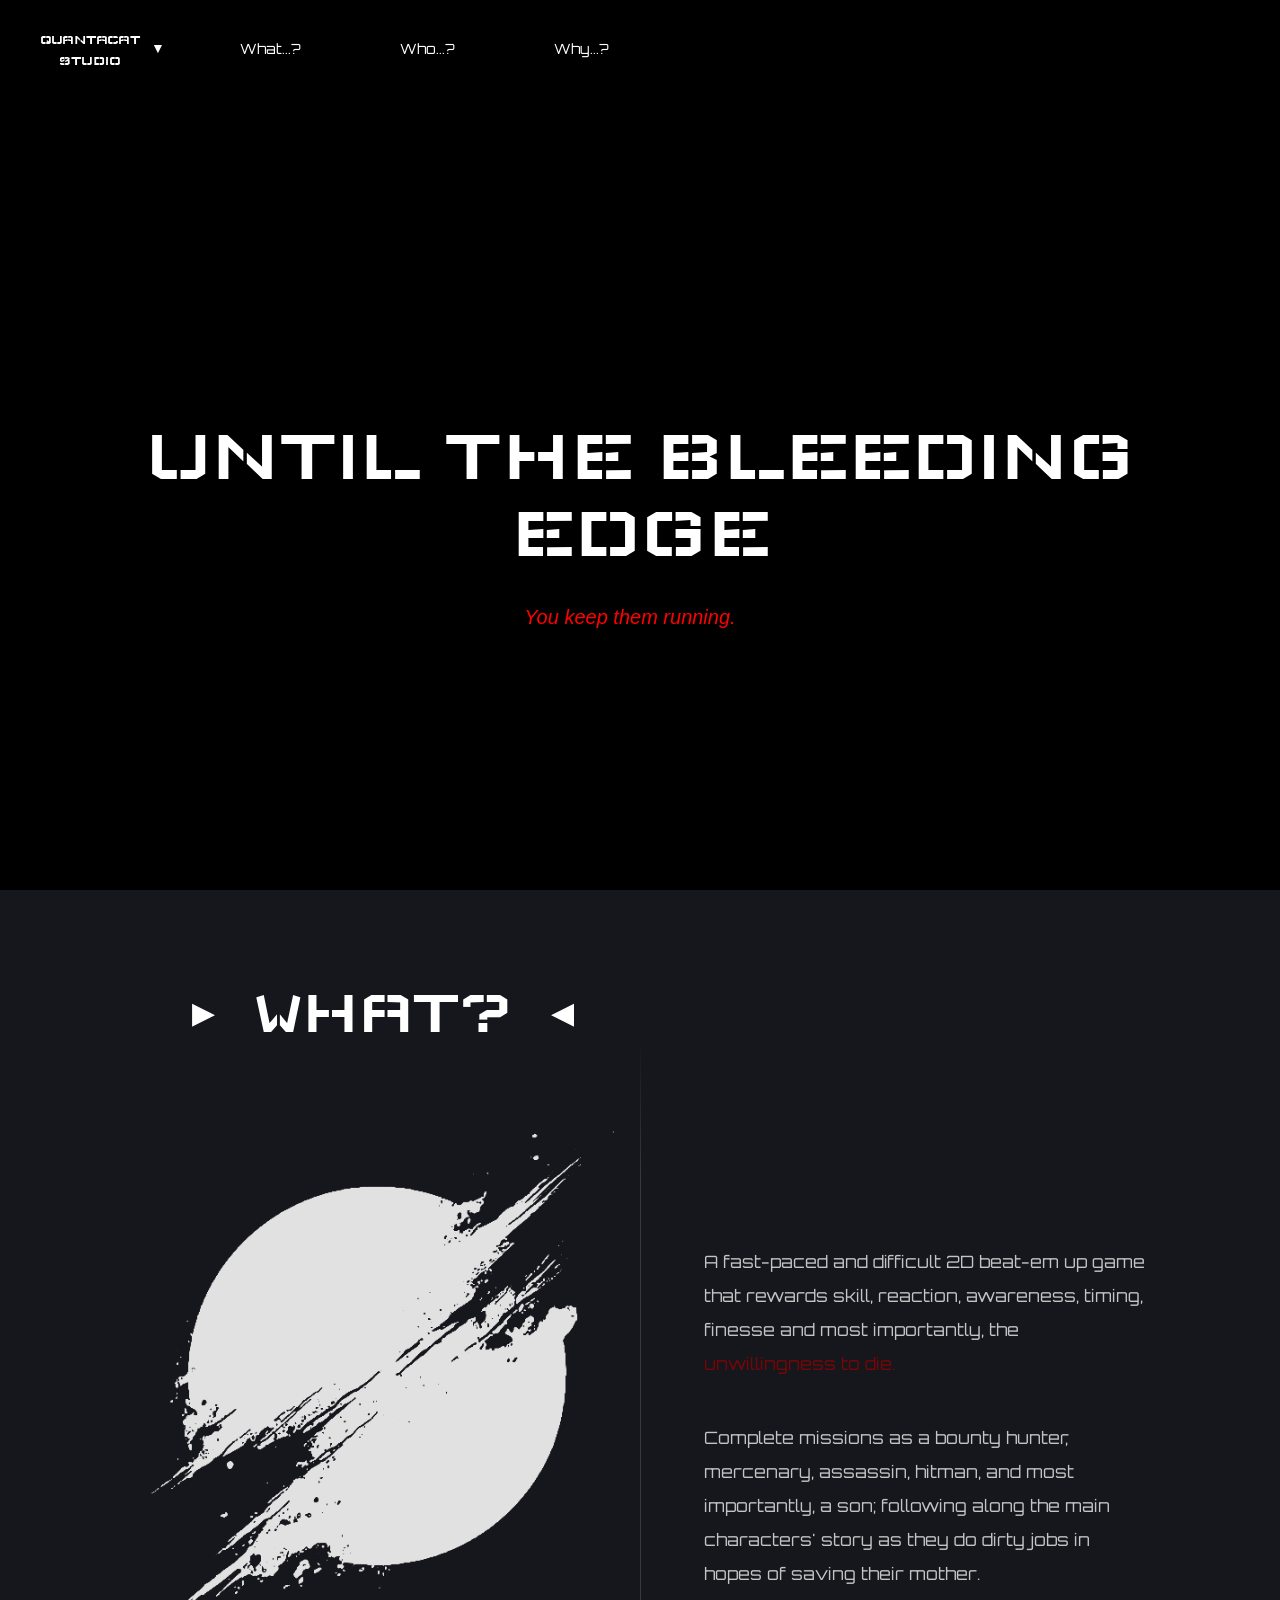
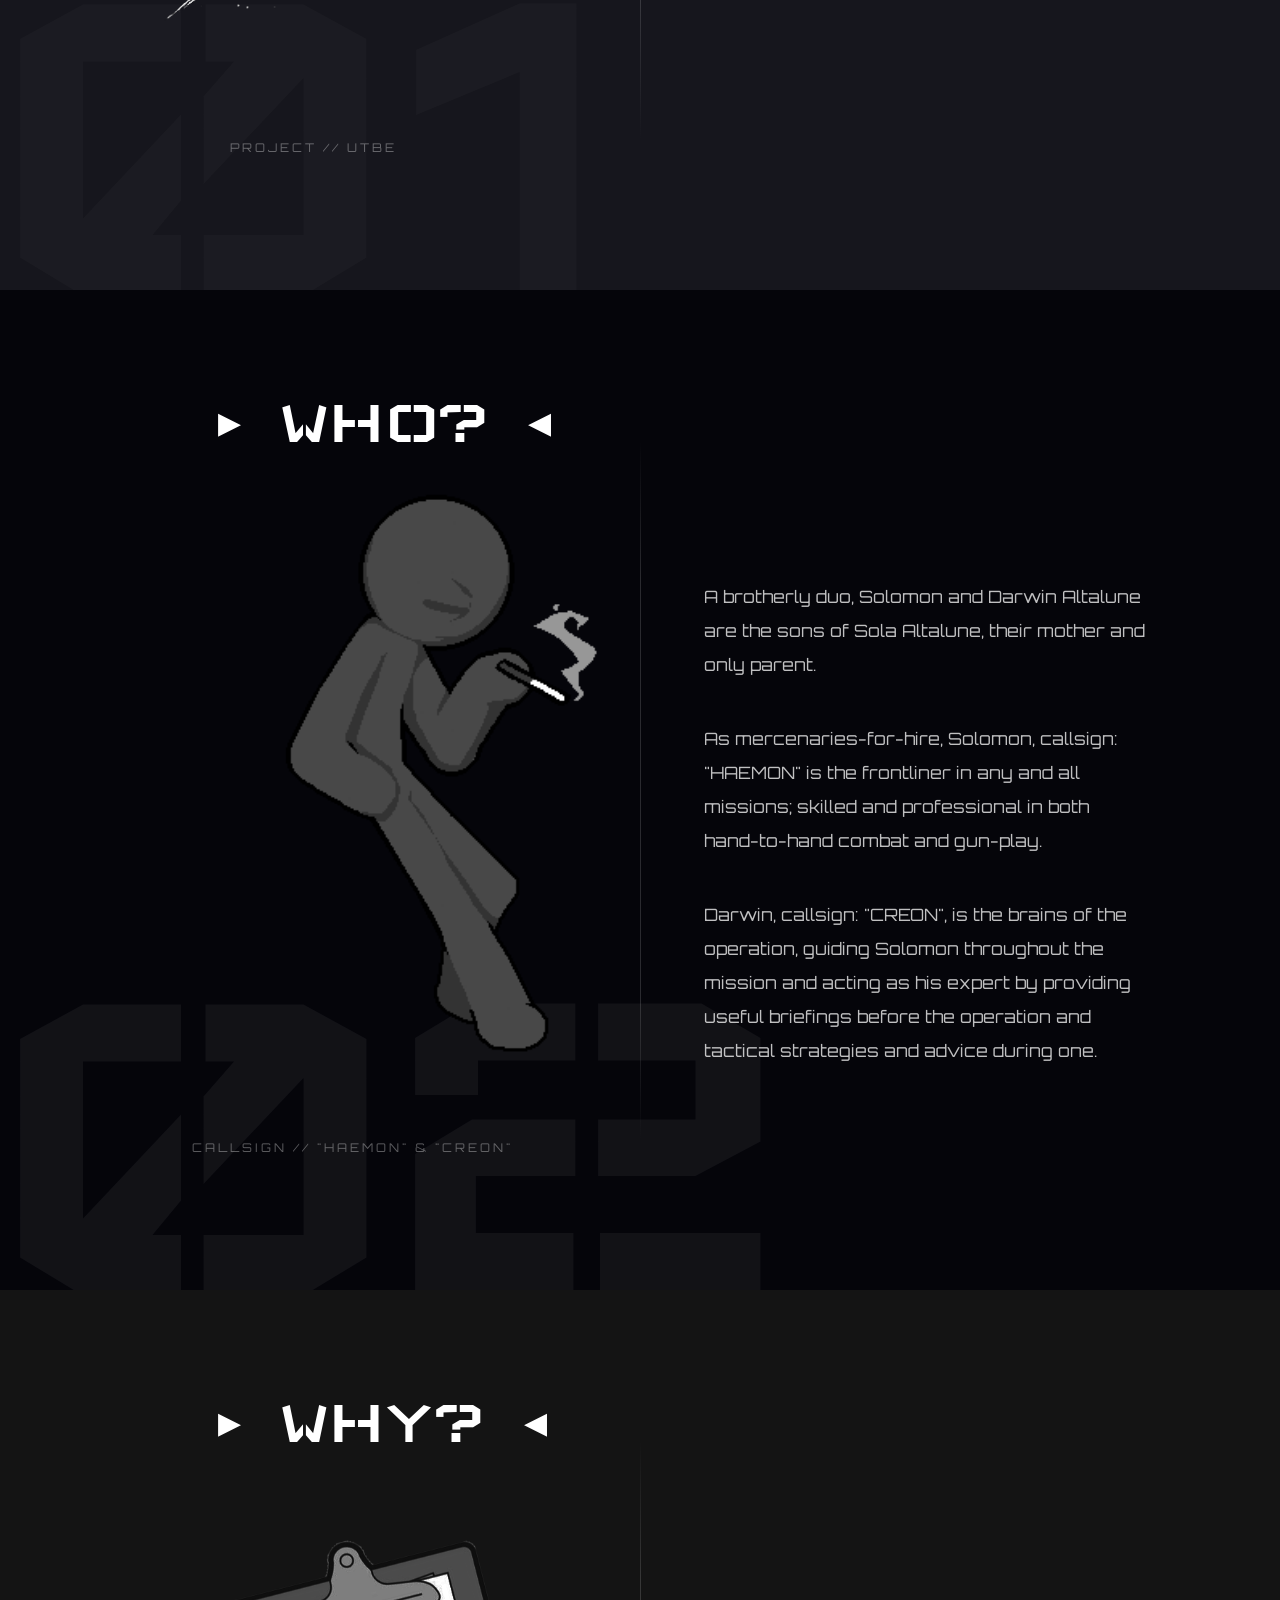
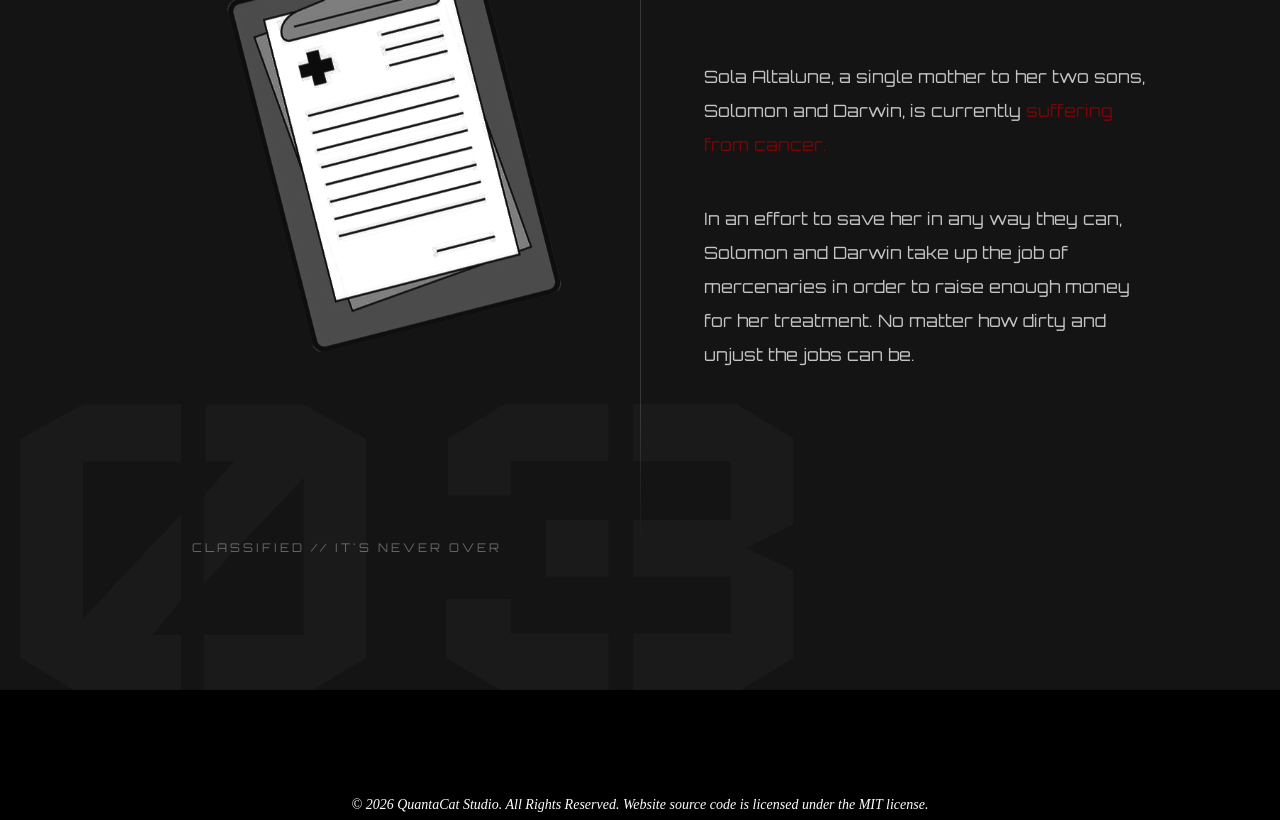
==== commit 152a1d15: "I forgot to commit this woops wahhaha The main changes here were made to the why.html as well as int" ====
--- a/index.html
+++ b/index.html
@@ -17,10 +17,10 @@
             </label>
             <div class="quantacat-dropdown-content">
                 <ul>
-                    <li><a href="about.html">About</a></li>
-                    <li><a href="contact.html">Contact</a></li>
-                    <li><a href="utbegdd.html">Game Design Document</a></li>
-                    <li><a href="Other Game Ideas.html">Other Game Ideas</a></li>
+                    <li><a href="html/about.html">About</a></li>
+                    <li><a href="html/contact.html">Contact</a></li>
+                    <li><a href="html/community.php">Community</a></li>
+                    <li><a href="html/Other Game Ideas.html">Other Game Ideas</a></li>
                 </ul>
             </div>
         </div>
@@ -110,7 +110,11 @@
         <div class="utbe-why-container">
             <div class="utbe-why-background-number"> 03 </div>
             <div class="utbe-why-text">
-                <h2>WHY?</h2>
+                <h3 class="utbe-why-text-arrow" id="utbe-why-right-arrow">▶</h3>
+                <a class="utbe-why-text-category" href="html/why.html">
+                    <h2>WHY?</h2>
+                </a>
+                <h3 class="utbe-why-text-arrow" id="utbe-why-left-arrow">◀</h3>
             </div>
             <div class="utbe-why-portrait">
                 <!-- Image source from here cuz I can't find the artist again: https://ph.pinterest.com/pin/4644405860599757/ -->
--- a/style.css
+++ b/style.css
@@ -604,11 +604,66 @@
 
 .utbe-why-text {
     position: absolute;
+    display: flex;
+    align-items: center;
+    gap: 40px;
     top: 100px;
-    left: 20%;
+    left: 17%;
     z-index: 1;
     opacity: 0;
     transform: translateX(-100px);
+}
+
+.utbe-why-text-arrow {
+    display: inline-block;
+    animation-play-state: paused;
+}
+
+#utbe-why-right-arrow {
+    animation: why-right-arrow-indicator 1.5s ease-in-out infinite;
+}
+
+#utbe-why-left-arrow {
+    animation: why-left-arrow-indicator 1.5s ease-in-out infinite;
+}
+
+.utbe-why-text:has(.utbe-why-text-category:hover) #utbe-why-right-arrow,
+.utbe-why-text:has(.utbe-why-text-category:hover) #utbe-why-left-arrow {
+    animation-play-state: paused;
+}
+
+@keyframes why-right-arrow-indicator {
+    0% {
+        transform: translateX(-10px)
+    }
+    50% {
+        transform: translateX(0px)
+    }
+    100% {
+        transform: translateX(-10px)
+    }
+}
+
+@keyframes why-left-arrow-indicator {
+    0% {
+        transform: translateX(10px);
+    }
+    50% {
+        transform: translateX(0px)
+    }
+    100% {
+        transform: translateX(10px)
+    }
+}
+
+.utbe-why-text-category {
+    text-decoration: none;
+    color: white;
+    transition: color 0.4s ease;
+}
+
+.utbe-why-text-category:hover {
+    color: #780606;
 }
 
 .utbe-why-text.is-visible {
